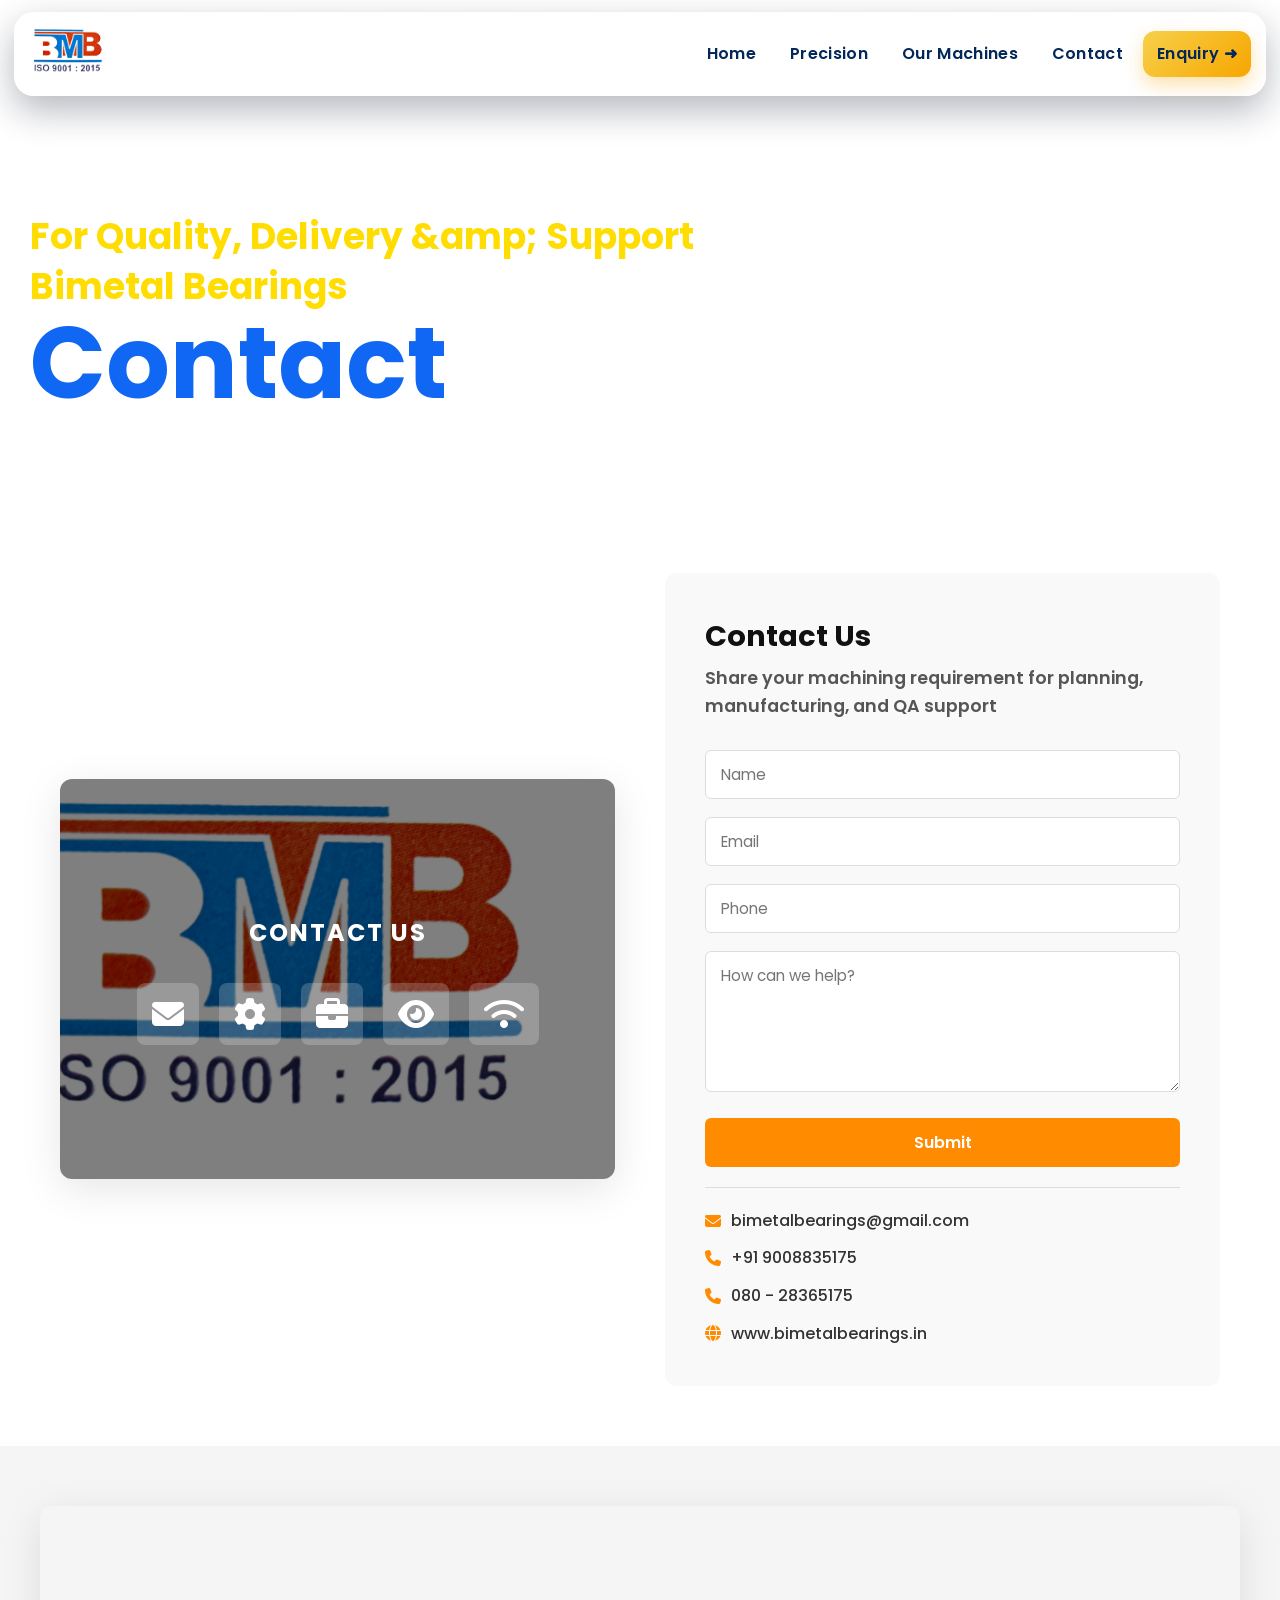
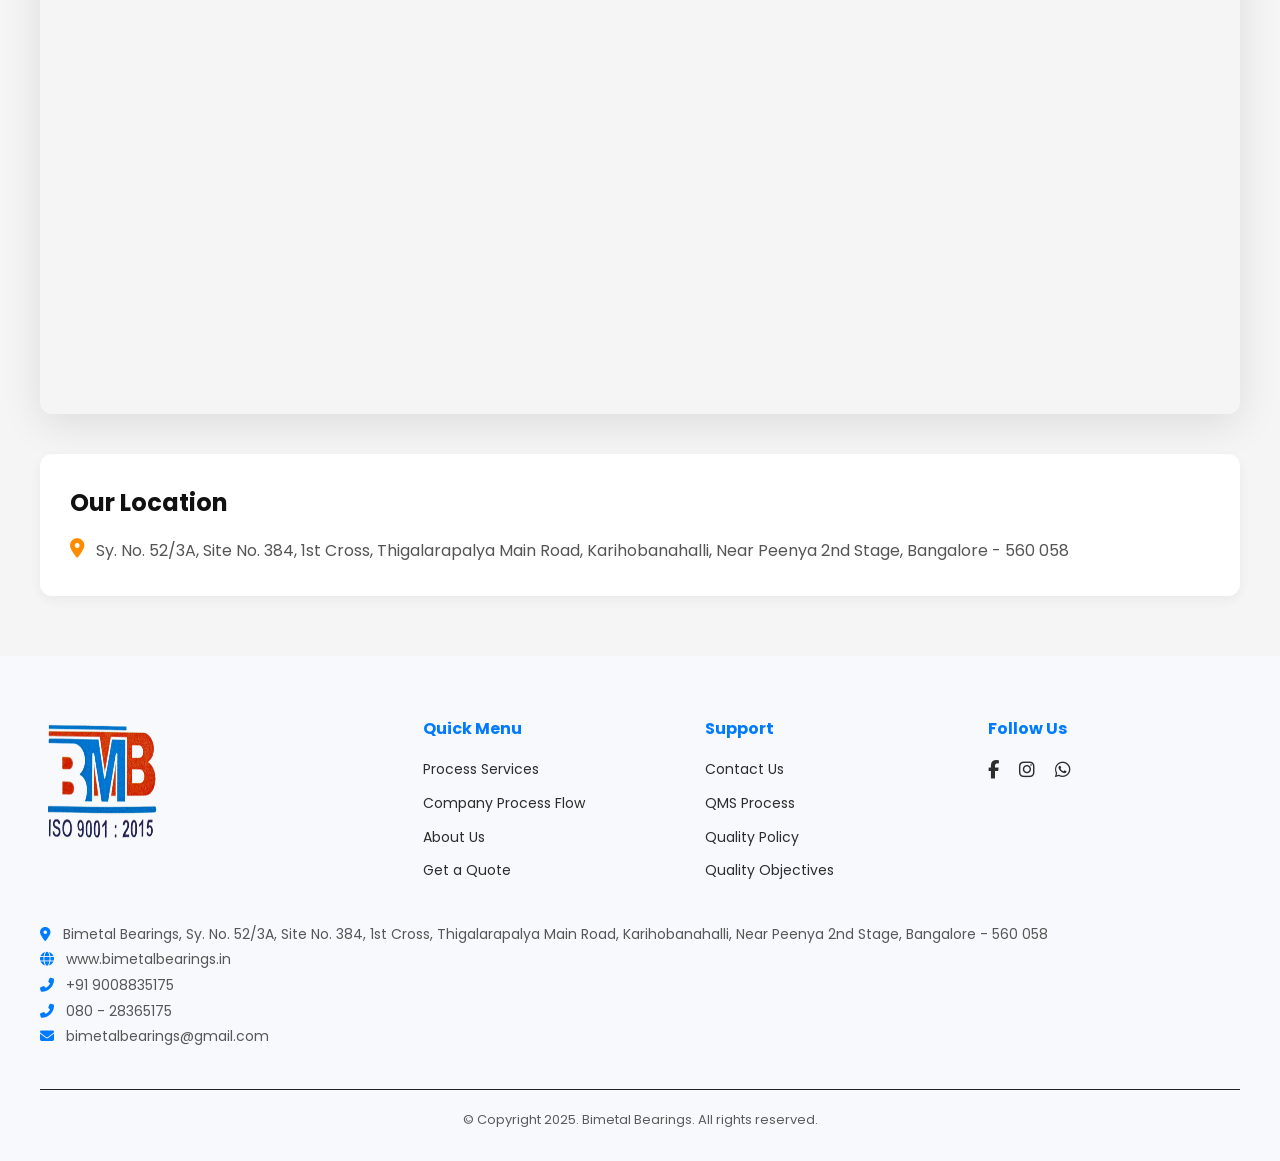
==== contact.html @ 37163385 "Add remaining project files" ====
<!doctype html>
<html lang="en">
  <head>
    <meta charset="UTF-8" />
    <meta name="viewport" content="width=device-width, initial-scale=1.0" />
    <title>Bimetal Bearings</title>
    <link rel="icon" href="img/logo.png" />
    <link
      href="https://fonts.googleapis.com/css2?family=Inter:wght@400;600;700&display=swap"
      rel="stylesheet"
    />
    <link
      href="https://fonts.googleapis.com/css2?family=Barlow:wght@400;500;600&display=swap"
      rel="stylesheet"
    />
    <link
      href="https://fonts.googleapis.com/css2?family=Poppins:wght@300;400;500;600;700&display=swap"
      rel="stylesheet"
    />

    <link
      rel="stylesheet"
      href="https://cdnjs.cloudflare.com/ajax/libs/font-awesome/6.5.0/css/all.min.css"
    />
    <link rel="stylesheet" href="style.css" />
  </head>
  <style>
    /* Reset */
    * {
      margin: 0;
      padding: 0;
      box-sizing: border-box;
      font-family: "poppins", sans-serif;
    }

    body {
      background: #fff;
      color: #111;
      line-height: 1.6;
    }

    .service-hero-content h2 span.letter,
    .service-hero-content h1 span.letter {
      opacity: 0;
      transform: translateY(-30px);
      animation: fadeInUp 0.6s ease-out forwards;
      display: inline-block;
    }

    @keyframes fadeInUp {
      from {
        opacity: 0;
        transform: translateY(-30px);
      }
      to {
        opacity: 1;
        transform: translateY(0);
      }
    }

    .service-hero {
      background-image: url(img/10506876.jpg);
      background-size: cover;

      object-fit: contain;
      background-position: center;
      padding: 100px 30px;
      position: relative;
      overflow: hidden;
      color: #fff;
      text-align: left;
    }

    .service-hero-content {
      max-width: 700px;
      position: relative;
      z-index: 2;
    }

    .service-hero-content h2 {
      font-size: 36px;
      font-weight: 300;
      line-height: 1.4;
    }

    .service-hero-content h2 span {
      font-weight: 700;
      color: #ffdd00;
    }

    .bg-text {
      font-size: 100px;
      font-weight: 700;
      margin: 0;
      line-height: 1;
      bottom: 30px;
      left: 30px;
      color: #0f67f4;
    }
    @media (max-width: 446px) {
      .service-hero-content h2 {
        font-size: 28px;
      }
      .bg-text {
        font-size: 60px;
      }
    }

    /* Hero Section */
    .hero {
      text-align: center;
      padding: 80px 20px;
      max-width: 1200px;
      margin: auto;
      font-family: "poppins", sans-serif;
    }

    .hero h1 {
      font-size: 2.5rem;
      font-weight: 700;
      margin-bottom: 15px;
    }

    .hero .highlight {
      color: #1e73e8;
    }

    .hero p {
      font-size: 1.1rem;
      color: #555;
      margin-bottom: 25px;
    }

    /* Buttons */
    .buttons {
      display: flex;
      justify-content: center;
      gap: 15px;
      margin-bottom: 20px;
    }

    .btn {
      text-decoration: none;
      padding: 12px 28px;
      border-radius: 25px;
      font-size: 1rem;
      font-weight: 600;
      transition: 0.3s;
    }

    .btn.primary {
      background: #1e73e8;
      color: #fff;
    }

    .btn.primary:hover {
      background: #125bb5;
    }

    .btn.secondary {
      background: #f4f4f4;
      color: #333;
      border: 1px solid #ddd;
    }

    .btn.secondary:hover {
      background: #e6e6e6;
    }

    /* Rating */
    .rating {
      margin-top: 10px;
      font-size: 0.95rem;
      color: #333;
    }

    .rating p {
      font-size: 0.85rem;
      color: #555;
    }

    .rating a {
      color: #1e73e8;
      text-decoration: none;
    }

    /* Stats Section */
    .hero-stats {
      margin-top: 60px;
      display: grid;
      grid-template-columns: repeat(auto-fit, minmax(220px, 1fr));
      gap: 20px;
      font-family: "poppins", sans-serif;
      justify-content: center;
      text-align: center;
      align-items: center;
    }

    .stat {
      background: #f9f9f9;
      border-radius: 15px;
      padding: 25px;
      text-align: center;
      box-shadow: 0 4px 12px rgba(0, 0, 0, 0.05);
    }

    .stat img {
      width: 100%;
      border-radius: 12px;
    }

    .stat h2 {
      font-size: 2rem;
      color: #111;
      margin-bottom: 10px;
    }

    .stat p {
      font-size: 0.95rem;
      color: #000000;
    }

    /* Color Variations */
    .stat.blue {
      background: #000000;
      color: #ffffff;
      font-size: 2rem;
    }
    .stat.blue p {
      color: #d4d4d4;
      font-size: 1rem;
      font-weight: 600;
    }
    .stat.blue h2 {
      color: #1f61f0;
      font-size: 2rem;
    }

    .stat.green {
      background: #f0fdf4;
      color: #111;
      border: 1px solid #cce8d8;
    }

    .stat.lightgreen {
      background: #d9f99d;
      color: #111;
    }

    /* machines */

    .machine-sec {
      padding: 60px 20px;
      background: #fff;
      max-width: 1200px;
      margin: auto;
    }

    .machine-sec h2 {
      font-size: 1.8rem;
      margin-bottom: 30px;
      font-weight: 700;
      color: #111;
    }

    .machine-sec h2 span {
      color: #e60012; /* Red Plus */
      margin-left: 10px;
    }

    /* Grid Layout */
    .machine-grid {
      display: grid;
      grid-template-columns: repeat(auto-fit, minmax(280px, 1fr));
      gap: 25px;
    }

    /* Machine Cards */
    .machine-card {
      background: #fff;
      border-radius: 10px;
      padding: 20px;
      text-align: center;
      box-shadow: 0 4px 12px rgba(0, 0, 0, 0.08);
      display: flex;
      flex-direction: column;
      justify-content: space-between;
    }

    .machine-card img {
      max-width: 100%;
      height: auto;
      margin-bottom: 15px;
      border-radius: 8px;
    }

    .machine-card h3 {
      font-size: 1.1rem;
      font-weight: 600;
      color: #222;
      margin-bottom: 15px;
    }

    /* Wide cards (side by side image + text) */
    .machine-card.wide {
      display: flex;
      align-items: center;
      justify-content: space-between;
      gap: 20px;
      grid-column: span 2;
    }

    .machine-card.wide .machine-info {
      flex: 1;
    }

    .machine-card.wide .machine-img {
      flex: 1;
    }

    .machine-card.wide img {
      width: 100%;
      border-radius: 8px;
    }

    .machine-card ul {
      list-style: disc;
      margin: 0 0 15px 20px;
      text-align: left;
      color: #444;
      font-size: 0.95rem;
    }

    /* Explore Button */
    .explore-btn {
      display: inline-block;
      background: #007bff;
      color: #fff;
      padding: 8px 18px;
      border-radius: 25px;
      text-decoration: none;
      font-size: 0.9rem;
      font-weight: 500;
      transition: 0.3s;
    }

    .explore-btn:hover {
      background: #7e7e7e;
    }

    .work-section {
      margin-top: 2rem;
      padding-bottom: 60px;
    }
    .work-header {
      text-align: center;
      padding: 60px 20px 30px;
    }

    .work-header h2 {
      font-size: 2.5rem;
      font-weight: 600;
    }

    .work-header h2 span {
      color: #3fa9f5;
    }

    .work-header p {
      font-size: 1rem;
      color: #525252;
      margin-top: 10px;
    }

    /* Grid */
    .work-grid {
      display: grid;
      grid-template-columns: repeat(3, 1fr);
      grid-auto-rows: 250px;
      gap: 20px;
      padding: 20px 60px 60px;
    }

    /* Card */
    .work-card {
      position: relative;
      overflow: hidden;
      border-radius: 16px;
    }

    .work-card img {
      width: 100%;
      height: 100%;
      object-fit: cover;
      transition: 0.4s;
    }

    .work-card:hover img {
      transform: scale(1.1);
      filter: brightness(0.7);
    }

    /* Info */
    .work-info {
      position: absolute;
      bottom: 20px;
      left: 20px;
      z-index: 2;
    }

    .work-info h3 {
      font-size: 1.1rem;
      margin: 5px 0 0;
      color: #ffffff;
    }
    .tag {
      color: #fff;
    }

    .tag {
      font-size: 0.8rem;
      background: rgba(0, 149, 255, 0.8);
      padding: 4px 10px;
      border-radius: 20px;
      font-weight: 600;
    }

    /* CTA button */
    .cta-btn {
      background: #0095ff;
      border: none;
      padding: 12px 20px;
      color: #fff;
      font-size: 0.9rem;
      border-radius: 25px;
      cursor: pointer;
      transition: 0.3s;
    }

    .cta-btn:hover {
      background: #2a7fb6;
    }

    /* Special card sizing */
    .large {
      grid-row: span 2;
    }

    .wide {
      grid-column: span 2;
    }

    /* Responsive */
    @media (max-width: 900px) {
      .work-grid {
        grid-template-columns: 1fr 1fr;
      }
      .wide {
        grid-column: span 1;
      }
    }

    @media (max-width: 600px) {
      .work-grid {
        grid-template-columns: 1fr;
        grid-auto-rows: auto;
      }
      .large {
        grid-row: span 1;
      }
    }

    /* Enquiry Section */
    .enquiry-section {
      padding: 60px 20px;
      max-width: 1200px;
      margin: auto;
      font-family: "poppins", sans-serif;
    }

    .enquiry-container {
      display: grid;
      grid-template-columns: 1fr 1fr;
      gap: 50px;
      align-items: center;
    }

    .enquiry-left {
      position: relative;
    }

    .contact-image {
      position: relative;
      border-radius: 12px;
      overflow: hidden;
      box-shadow: 0 10px 40px rgba(0, 0, 0, 0.1);
    }

    .contact-image img {
      width: 100%;
      height: auto;
      display: block;
      min-height: 400px;
      object-fit: cover;
    }

    .contact-overlay {
      position: absolute;
      top: 0;
      left: 0;
      right: 0;
      bottom: 0;
      background: rgba(0, 0, 0, 0.5);
      display: flex;
      flex-direction: column;
      align-items: center;
      justify-content: center;
      gap: 30px;
    }

    .contact-overlay h3 {
      color: #fff;
      font-size: 1.5rem;
      font-weight: 700;
      letter-spacing: 2px;
    }

    .contact-icons {
      display: flex;
      gap: 20px;
      font-size: 2rem;
      color: #fff;
    }

    .contact-icons i {
      background: rgba(255, 255, 255, 0.2);
      padding: 15px;
      border-radius: 8px;
      transition: all 0.3s;
    }

    .contact-icons i:hover {
      background: rgba(255, 217, 0, 0.3);
      transform: scale(1.1);
    }

    .enquiry-right {
      padding: 40px;
      background: #f9f9f9;
      border-radius: 12px;
    }

    .enquiry-right h2 {
      font-size: 1.8rem;
      font-weight: 700;
      color: #111;
      margin-bottom: 5px;
    }

    .enquiry-subtitle {
      font-size: 1.1rem;
      color: #555;
      margin-bottom: 30px;
      font-weight: 600;
    }

    .enquiry-form {
      margin-bottom: 20px;
    }

    .form-group {
      margin-bottom: 18px;
    }

    .form-group input,
    .form-group textarea {
      width: 100%;
      padding: 12px 15px;
      border: 1px solid #ddd;
      border-radius: 6px;
      font-family: "poppins", sans-serif;
      font-size: 0.95rem;
      transition: all 0.3s;
    }

    .form-group input:focus,
    .form-group textarea:focus {
      outline: none;
      border-color: #007bff;
      box-shadow: 0 0 5px rgba(0, 123, 255, 0.3);
    }

    .form-group textarea {
      resize: vertical;
      font-family: "poppins", sans-serif;
    }

    .submit-btn {
      width: 100%;
      padding: 12px 20px;
      background: #ff8c00;
      color: #fff;
      border: none;
      border-radius: 6px;
      font-size: 1rem;
      font-weight: 600;
      cursor: pointer;
      transition: all 0.3s;
      font-family: "poppins", sans-serif;
    }

    .submit-btn:hover {
      background: #e67e00;
      transform: translateY(-2px);
      box-shadow: 0 5px 15px rgba(255, 140, 0, 0.3);
    }

    .contact-info {
      display: flex;
      flex-direction: column;
      gap: 12px;
      margin-top: 20px;
      padding-top: 20px;
      border-top: 1px solid #ddd;
    }

    .info-link {
      color: #333;
      text-decoration: none;
      font-weight: 500;
      display: flex;
      align-items: center;
      gap: 10px;
      transition: all 0.3s;
    }

    .info-link i {
      color: #ff8c00;
    }

    .info-link:hover {
      color: #ff8c00;
      transform: translateX(5px);
    }

    /* Map Section */
    .map-section {
      padding: 60px 20px;
      background: #f5f5f5;
    }

    .map-container {
      max-width: 1200px;
      margin: 0 auto 40px;
      border-radius: 12px;
      overflow: hidden;
      box-shadow: 0 10px 40px rgba(0, 0, 0, 0.1);
    }

    .map-container iframe {
      border: none;
    }

    .address-info {
      max-width: 1200px;
      margin: auto;
    }

    .address-box {
      background: #fff;
      padding: 30px;
      border-radius: 12px;
      box-shadow: 0 4px 12px rgba(0, 0, 0, 0.05);
    }

    .address-box h3 {
      font-size: 1.5rem;
      font-weight: 700;
      color: #111;
      margin-bottom: 15px;
    }

    .address-box p {
      color: #555;
      font-size: 1rem;
      line-height: 1.8;
      display: flex;
      align-items: flex-start;
      gap: 12px;
    }

    .address-box i {
      color: #ff8c00;
      font-size: 1.2rem;
      margin-top: 2px;
    }

    /* Responsive */
    @media (max-width: 768px) {
      .enquiry-container {
        grid-template-columns: 1fr;
        gap: 30px;
      }

      .enquiry-right {
        padding: 30px;
      }

      .enquiry-right h2 {
        font-size: 1.5rem;
      }

      .contact-image img {
        min-height: 300px;
      }

      .map-container iframe {
        height: 350px !important;
      }

      .address-box {
        padding: 20px;
      }
    }
  </style>
  <body>
    <header class="navbar">
      <div class="logo">
        <img src="img/logo.png" alt="" />
      </div>
      <button class="menu-toggle" aria-label="Toggle menu">
        <i class="fas fa-bars"></i>
      </button>
      <nav class="nav-links">
        <a href="index.html">Home</a>
        <a href="precision.html">Precision</a>
        <a href="machine.html">Our Machines</a>
        <a href="contact.html">Contact</a>
        <a
          href="https://wa.me/8123638613?text=Hi%20Bimetal%20Bearings!%20I%20am%20interested%20in%20your%20VMC%20solutions. Can%20you%20provide%20more%20details?"
          class="btn-yellow"
          >Enquiry ➜</a
        >
      </nav>
    </header>

    <section class="service-hero" id="services">
      <div class="service-hero-content">
        <h2>For Quality, Delivery & Support <br /><span>Bimetal Bearings</span></h2>
        <h1 class="bg-text">Contact</h1>
      </div>
    </section>

    <!-- Enquiry Section -->
    <section class="enquiry-section">
      <div class="enquiry-container">
        <!-- Left Side - Contact Image & Info -->
        <div class="enquiry-left">
          <div class="contact-image">
            <img src="img/logo.png" alt="Contact Us" />
            <div class="contact-overlay">
              <h3>CONTACT US</h3>
              <div class="contact-icons">
                <i class="fas fa-envelope"></i>
                <i class="fas fa-cog"></i>
                <i class="fas fa-briefcase"></i>
                <i class="fas fa-eye"></i>
                <i class="fas fa-wifi"></i>
              </div>
            </div>
          </div>
        </div>

        <!-- Right Side - Form -->
        <div class="enquiry-right">
          <h2>Contact Us</h2>
          <p class="enquiry-subtitle">
            Share your machining requirement for planning, manufacturing, and QA support
          </p>

          <form class="enquiry-form" id="enquiryForm">
            <div class="form-group">
              <input type="text" placeholder="Name" name="name" required />
            </div>

            <div class="form-group">
              <input type="email" placeholder="Email" name="email" required />
            </div>

            <div class="form-group">
              <input type="tel" placeholder="Phone" name="phone" required />
            </div>

            <div class="form-group">
              <textarea
                placeholder="How can we help?"
                name="message"
                rows="5"
                required
              ></textarea>
            </div>

            <button type="submit" class="submit-btn">Submit</button>
          </form>

          <div class="contact-info">
            <a href="mailto:bimetalbearings@gmail.com" class="info-link">
              <i class="fas fa-envelope"></i>
              bimetalbearings@gmail.com
            </a>
            <a href="tel:+919008835175" class="info-link">
              <i class="fas fa-phone"></i>
              +91 9008835175
            </a>
            <a href="tel:08028365175" class="info-link">
              <i class="fas fa-phone"></i>
              080 - 28365175
            </a>
            <a href="https://www.bimetalbearings.in" class="info-link" target="_blank" rel="noopener">
              <i class="fas fa-globe"></i>
              www.bimetalbearings.in
            </a>
          </div>
        </div>
      </div>
    </section>

    <!-- Map Section -->
    <section class="map-section">
      <div class="map-container">
        <iframe
          title="Bimetal Bearings Location Map"
          src="https://www.google.com/maps/embed?pb=!1m18!1m12!1m3!1d3889.2267!2d77.4943532!3d13.0002275!2m3!1f0!2f0!3f0!3m2!1i1024!2i768!4f13.1!3m3!1m2!1s0x3bae3d93843cdb1d:0x3231f6ff56b44764!2sBimetal%20Bearings%20(Bangalore)!5e0!3m2!1sen!2sin!4v1711342800000"
          width="100%"
          height="500"
          allowfullscreen=""
          class="contact-map"
        ></iframe>
      </div>

      <div class="address-info">
        <div class="address-box">
          <h3>Our Location</h3>
          <p>
            <i class="fas fa-map-marker-alt"></i>
            Sy. No. 52/3A, Site No. 384, 1st Cross, Thigalarapalya Main Road,
            Karihobanahalli, Near Peenya 2nd Stage, Bangalore - 560 058
          </p>
        </div>
      </div>
    </section>

    <footer class="footer">
      <div class="footer-container">
        <!-- Left Column -->
        <div class="footer-brand">
          <img
            src="img/logo.png"
            alt="Bimetal Bearings Logo"
            class="logo"
          />
        </div>

        <!-- Quick Menu -->
        <div class="footer-links">
          <h4>Quick Menu</h4>
          <ul>
            <li><a href="index.html#service">Process Services</a></li>
            <li><a href="index.html#process">Company Process Flow</a></li>
            <li><a href="index.html">About Us</a></li>
            <li><a href="contact.html">Get a Quote</a></li>
          </ul>
        </div>

        <!-- Support -->
        <div class="footer-links">
          <h4>Support</h4>
          <ul>
            <li><a href="contact.html">Contact Us</a></li>
            <li><a href="index.html#process">QMS Process</a></li>
            <li><a href="index.html">Quality Policy</a></li>
            <li><a href="index.html">Quality Objectives</a></li>
          </ul>
        </div>

        <!-- Social -->
        <div class="footer-social">
          <h4>Follow Us</h4>
          <div class="social-icons">
            <a href="#" title="Facebook" target="_blank" rel="noopener">
              <i class="fab fa-facebook-f"></i>
            </a>
            <a href="#" title="Instagram" target="_blank" rel="noopener">
              <i class="fab fa-instagram"></i>
            </a>
            <a
              href="https://wa.me/9353990066?text=Hello%20Bimetal%20Bearings%2C%20I%20am%20interested%20in%20your%20VMC%20solutions."
              target="_blank"
              rel="noopener"
              title="WhatsApp"
            >
              <i class="fab fa-whatsapp"></i>
            </a>
          </div>
        </div>

        <!-- Contact Details -->
        <div class="footer-contact">
          <p>
            <a
              href="https://www.google.com/maps?q=Sy.+No.+52/3A,+Site+No.+384,+1st+Cross,+Thigalarapalya+Main+Road,+Karihobanahalli,+Bangalore+560058"
              target="_blank"
              rel="noopener"
            >
              <i class="fas fa-map-marker-alt"></i>
              Bimetal Bearings, Sy. No. 52/3A, Site No. 384, 1st Cross,
              Thigalarapalya Main Road, Karihobanahalli, Near Peenya 2nd Stage,
              Bangalore - 560 058
            </a>
          </p>

          <p>
            <a
              href="https://www.bimetalbearings.in"
              target="_blank"
              rel="noopener"
            >
              <i class="fas fa-globe"></i> www.bimetalbearings.in
            </a>
          </p>

          <p>
            <a href="tel:+9008835175">
              <i class="fas fa-phone-alt"></i> +91 9008835175
            </a>
          </p>

          <p>
            <a href="tel:08028365175">
              <i class="fas fa-phone-alt"></i> 080 - 28365175
            </a>
          </p>

          <p>
            <a
              href="mailto:bimetalbearings@gmail.com"
              target="_blank"
              rel="noopener"
            >
              <i class="fas fa-envelope"></i> bimetalbearings@gmail.com
            </a>
          </p>
        </div>
      </div>

      <div class="footer-bottom">
        <p>© Copyright 2025. Bimetal Bearings. All rights reserved.</p>
      </div>
    </footer>

    <script>
      document.addEventListener("DOMContentLoaded", function () {
        // Service Hero h2 animation
        const serviceHeroH2 = document.querySelector(
          ".service-hero-content h2",
        );
        if (serviceHeroH2) {
          // Split text into spans if not already done
          if (!serviceHeroH2.querySelector("span.letter")) {
            const html = serviceHeroH2.innerHTML;
            // Split by <br> and animate each line
            serviceHeroH2.innerHTML = "";
            html.split("<br>").forEach((line, lineIdx) => {
              if (lineIdx > 0)
                serviceHeroH2.appendChild(document.createElement("br"));
              line
                .replace(/<[^>]+>/g, "")
                .split("")
                .forEach((char, i) => {
                  const span = document.createElement("span");
                  span.className = "letter";
                  span.textContent = char === " " ? "\u00A0" : char;
                  serviceHeroH2.appendChild(span);
                });
            });
          }
          serviceHeroH2.querySelectorAll("span.letter").forEach((span) => {
            span.style.opacity = 0;
            span.style.transform = "translateY(-30px)";
            span.style.animation = "none";
          });
          const observerH2 = new IntersectionObserver(
            ([entry]) => {
              if (entry.isIntersecting) {
                serviceHeroH2
                  .querySelectorAll("span.letter")
                  .forEach((span, i) => {
                    span.style.animation = "fadeInUp 0.6s ease-out forwards";
                    span.style.animationDelay = i * 0.06 + "s";
                  });
              }
            },
            { threshold: 0.5 },
          );
          observerH2.observe(serviceHeroH2);
        }

        // Service Hero h1 animation
        const serviceHeroH1 = document.querySelector(
          ".service-hero-content h1",
        );
        if (serviceHeroH1) {
          if (!serviceHeroH1.querySelector("span.letter")) {
            const text = serviceHeroH1.textContent;
            serviceHeroH1.innerHTML = "";
            text.split("").forEach((char) => {
              const span = document.createElement("span");
              span.className = "letter";
              span.textContent = char === " " ? "\u00A0" : char;
              serviceHeroH1.appendChild(span);
            });
          }
          serviceHeroH1.querySelectorAll("span.letter").forEach((span) => {
            span.style.opacity = 0;
            span.style.transform = "translateY(-30px)";
            span.style.animation = "none";
          });
          const observerH1 = new IntersectionObserver(
            ([entry]) => {
              if (entry.isIntersecting) {
                serviceHeroH1
                  .querySelectorAll("span.letter")
                  .forEach((span, i) => {
                    span.style.animation = "fadeInUp 0.6s ease-out forwards";
                    span.style.animationDelay = i * 0.06 + "s";
                  });
              }
            },
            { threshold: 0.5 },
          );
          observerH1.observe(serviceHeroH1);
        }
      });

      document.addEventListener("DOMContentLoaded", function () {
        const menuToggle = document.querySelector(".menu-toggle");
        const navLinks = document.querySelector(".nav-links");
        menuToggle.addEventListener("click", function () {
          navLinks.classList.toggle("active");
        });
      });
    </script>

    <script>
      // ...existing code...

      // Count animation for hero-stats numbers
      document.addEventListener("DOMContentLoaded", function () {
        function animateCount(el, target, duration = 1200) {
          let start = 0;
          let startTime = null;
          target = parseInt(target, 10);
          function step(ts) {
            if (!startTime) startTime = ts;
            const progress = Math.min((ts - startTime) / duration, 1);
            el.textContent = Math.floor(progress * (target - start) + start);
            if (progress < 1) {
              requestAnimationFrame(step);
            } else {
              el.textContent = target;
            }
          }
          requestAnimationFrame(step);
        }

        // Animate all .stat h2 numbers when .hero-stats enters viewport
        const statsSection = document.querySelector(".hero-stats");
        if (statsSection) {
          const observer = new IntersectionObserver(
            function (entries) {
              if (entries[0].isIntersecting) {
                statsSection
                  .querySelectorAll(".stat h2")
                  .forEach(function (h2) {
                    const target = h2.textContent.replace(/\D/g, "");
                    if (target) animateCount(h2, target);
                  });
                observer.disconnect();
              }
            },
            { threshold: 0.3 },
          );
          observer.observe(statsSection);
        }
      });

      // ...existing code...
    </script>

    <script>
      // Enquiry Form Submission
      document.addEventListener("DOMContentLoaded", function () {
        const enquiryForm = document.getElementById("enquiryForm");
        if (enquiryForm) {
          enquiryForm.addEventListener("submit", function (e) {
            e.preventDefault();

            // Get form values
            const formData = new FormData(this);
            const data = {
              name: formData.get("name"),
              email: formData.get("email"),
              phone: formData.get("phone"),
              message: formData.get("message"),
            };

            // Create mailto link
            const subject = `New Enquiry from ${data.name}`;
            const body = `
Name: ${data.name}
Email: ${data.email}
Phone: ${data.phone}

Message:
${data.message}
            `;

            // Send email using mailto (opens email client)
            window.location.href = `mailto:bimetalbearings@gmail.com?subject=${encodeURIComponent(
              subject,
            )}&body=${encodeURIComponent(body)}`;

            // Optional: Show success message
            alert("Thank you for your enquiry! Opening email client...");

            // Reset form
            this.reset();
          });
        }
      });
    </script>
  </body>
</html>
---- style.css ----
* {
  margin: 0;
  padding: 0;
  box-sizing: border-box;
}

:root {
  --primary: #1c1c1c; /* Brand Black */
  --secondary: #3e4c59; /* Steel Gray */
  --accent-blue: #005b96; /* CNC Blue */
  --accent-orange: #f5a623; /* Industrial Orange */
  --light-bg: #f4f7fa; /* Light Background */
  --mid-bg: #e1e5eb; /* Card Background */
  --text-dark: #1c1c1c; /* Headings */
  --text-body: #3e4c59; /* Paragraphs */
  --nav-bg: linear-gradient(
    120deg,
    rgba(255, 255, 255, 0.9),
    rgba(255, 255, 255, 0.84)
  );
}

body {
  font-family: "Poppins", sans-serif;
  margin: 0;
  padding: 0;
  background: #f2f6fb;
  color: #333;
  margin-top: 112px;
}
html {
  scroll-behavior: smooth;
}

/* Modern Navbar */
.menu-toggle {
  display: none;
}

.navbar {
  position: fixed;
  top: 12px;
  left: 50%;
  transform: translateX(-50%);
  width: min(1260px, calc(100% - 28px));
  min-height: 84px;
  display: flex;
  align-items: center;
  justify-content: space-between;
  padding: 12px 14px;
  border-radius: 20px;
  border: 1px solid rgba(255, 255, 255, 0.2);
  background: var(--nav-bg);
  -webkit-backdrop-filter: blur(14px);
  backdrop-filter: blur(14px);
  box-shadow: 0 14px 36px rgba(7, 18, 35, 0.3);
  z-index: 1000;
  font-family: "Barlow", sans-serif;
}

.navbar .logo {
  display: flex;
  align-items: center;
  gap: 12px;
  min-width: 0;
}

.logo img {
  height: 56px;
  width: auto;
}

.brand-copy {
  display: flex;
  flex-direction: column;
  line-height: 1.05;
  color: #2985ff;
}

.brand-name {
  font-weight: 700;
  font-size: 1.15rem;
  letter-spacing: 0.03em;
}

.brand-sub {
  font-size: 0.78rem;
  letter-spacing: 0.14em;
  color: #5096ff;
  text-transform: uppercase;
}

.nav-links {
  display: flex;
  align-items: center;
  gap: 6px;
}

.navbar .nav-links a {
  text-decoration: none;
  color: #032759;
  font-weight: 600;
  letter-spacing: 0.02em;
  padding: 10px 14px;
  border-radius: 12px;
  transition: background 0.25s ease, color 0.25s ease, transform 0.25s ease;
}

.navbar .nav-links a:hover {
  background: #1e73e8;
  color: #ffffff;
  transform: translateY(-1px);
}

.navbar .nav-links a:focus-visible,
.menu-toggle:focus-visible,
.hero-btn:focus-visible {
  outline: 2px solid #2a8dea;
  outline-offset: 2px;
}

.btn-yellow {
  background: linear-gradient(135deg, #f7d04a, #f7a600);
  color: #111827;
  padding: 10px 18px;
  border-radius: 12px;
  text-decoration: none;
  font-weight: 700;
  box-shadow: 0 8px 18px rgba(247, 166, 0, 0.32);
}

.btn-yellow:hover {
  background: linear-gradient(135deg, #5bbbff, #f5aa00);
  color: #111827;
}

/* Hero Section */
.hero {
  position: relative;
  margin: 0 16px 24px;
  min-height: 720px;
  padding: 146px 56px 34px;
  border-radius: 28px;
  overflow: hidden;
  display: flex;
  flex-direction: column;
  justify-content: space-between;
  isolation: isolate;
  background: radial-gradient(
      circle at 10% 15%,
      rgba(74, 144, 226, 0.32),
      transparent 40%
    ),
    linear-gradient(115deg, #06162e 0%, #0a2144 54%, #0f2b55 100%);
}

.hero::before {
  content: "";
  position: absolute;
  inset: 0;
  background: linear-gradient(
    105deg,
    rgba(4, 15, 31, 0.78) 0%,
    rgba(4, 15, 31, 0.48) 45%,
    rgba(4, 15, 31, 0.18) 100%
  );
  z-index: -1;
}

.bgimg {
  position: absolute;
  inset: 0;
  width: 100%;
  height: 100%;
  object-fit: contain;
  object-position: center right;
  opacity: 0.36;
  z-index: -2;
  filter: contrast(1.06) saturate(1.08);
}

.hero-content {
  display: flex;
  align-items: flex-start;
  justify-content: flex-start;
  position: relative;
  z-index: 2;
  max-width: 780px;
  font-family: "Barlow", sans-serif;
}

.hero-left {
  max-width: 780px;
}

.hero-kicker {
  margin-bottom: 14px;
  font-size: 0.86rem;
  letter-spacing: 0.13em;
  text-transform: uppercase;
  color: #89b9ea;
  font-weight: 600;
}

.hero-left h1 {
  font-size: clamp(2.2rem, 5vw, 4.7rem);
  font-weight: 700;
  line-height: 1.02;
  color: #f5f9ff;
  margin: 0;
}

.hero-left h1 span {
  color: #6ec4ff;
}

.hero-left .tagline {
  margin-top: 18px;
  font-size: 1.08rem;
  line-height: 1.6;
  color: #d3dfef;
  max-width: 62ch;
}

.hero-cta-row {
  display: flex;
  flex-wrap: wrap;
  gap: 12px;
  margin-top: 28px;
}

.hero-btn {
  display: inline-flex;
  align-items: center;
  justify-content: center;
  gap: 6px;
  font-family: "Barlow", sans-serif;
  font-weight: 700;
  padding: 12px 18px;
  border-radius: 12px;
  border: 1px solid transparent;
  transition: transform 0.25s ease, background 0.25s ease, color 0.25s ease;
}

.hero-btn.primary {
  background: linear-gradient(135deg, #2c8fff, #0068ff);
  color: #ffffff;
}

.hero-btn.primary:hover {
  transform: translateY(-1px);
  background: linear-gradient(135deg, #4fa1ff, #0f73ff);
}

.hero-btn.secondary {
  border-color: rgba(194, 216, 242, 0.52);
  color: #d9e9fb;
  background: rgba(13, 28, 54, 0.52);
}

.hero-btn.secondary:hover {
  transform: translateY(-1px);
  background: rgba(23, 45, 80, 0.72);
  color: #ffffff;
}

.hero-image {
  display: none;
}

/* Features */
.herofeatures {
  position: relative;
  z-index: 2;
  width: 100%;
  display: grid;
  grid-template-columns: repeat(4, minmax(0, 1fr));
  gap: 14px;
  margin-top: 44px;
}

.herofeature-card {
  background: rgba(7, 23, 46, 0.76);
  border: 1px solid rgba(196, 218, 244, 0.24);
  border-radius: 16px;
  padding: 16px 18px;
  min-width: 0;
  max-width: unset;
  text-align: left;
  box-shadow: 0 10px 24px rgba(6, 16, 32, 0.26);
}

.herofeature-card.review,
.herofeature-card.battery,
.herofeature-card.weather {
  background: rgba(7, 23, 46, 0.76);
}

.herofeature-card .icon {
  color: #73c6ff;
  font-size: 1.2rem;
  margin-bottom: 10px;
}

.herofeature-card p {
  margin: 0;
  color: #f2f7ff;
  font-weight: 600;
}

.herofeature-card small {
  display: block;
  margin-top: 6px;
  color: #aec2dc;
  font-size: 0.88rem;
  line-height: 1.4;
}

/* Responsive navbar and hero */
@media (max-width: 1080px) {
  .hero {
    padding: 136px 28px 28px;
    min-height: 650px;
  }

  .herofeatures {
    grid-template-columns: repeat(2, minmax(0, 1fr));
  }
}

@media (max-width: 980px) {
  body {
    margin-top: 98px;
  }

  .navbar {
    top: 8px;
    width: calc(100% - 18px);
    min-height: 76px;
    padding: 10px 12px;
    border-radius: 16px;
    align-items: center;
    background: var(--nav-bg);
  }

  .logo img {
    height: 50px;
  }

  .brand-sub {
    display: none;
  }

  .menu-toggle {
    display: inline-flex;
    align-items: center;
    justify-content: center;
    width: 42px;
    height: 42px;
    border-radius: 10px;
    border: 1px solid rgba(3, 39, 89, 0.22);
    background: rgba(3, 39, 89, 0.08);
    color: #032759;
    font-size: 1.2rem;
    cursor: pointer;
  }

  .nav-links {
    display: none;
    position: absolute;
    top: calc(100% + 10px);
    left: 0;
    width: 100%;
    padding: 10px;
    border-radius: 14px;
    border: 1px solid rgba(3, 39, 89, 0.14);
    background: var(--nav-bg);
    box-shadow: 0 14px 24px rgba(0, 0, 0, 0.34);
    flex-direction: column;
    align-items: stretch;
    gap: 6px;
  }

  .nav-links.active {
    display: flex;
  }

  .navbar .nav-links a {
    width: 100%;
    border-radius: 10px;
    padding: 12px 14px;
  }

  .navbar .nav-links a:hover,
  .navbar .nav-links a:active,
  .navbar .nav-links a:focus-visible {
    background: #1e73e8;
    color: #ffffff;
  }

  .btn-yellow {
    width: 100%;
    margin-top: 6px;
    justify-content: center;
    text-align: center;
  }
}

@media (min-width: 981px) {
  .nav-links {
    display: flex !important;
    position: static;
    background: none;
    border: 0;
    box-shadow: none;
    flex-direction: row;
    width: auto;
    padding: 0;
  }

  .menu-toggle {
    display: none !important;
  }
}

@media (max-width: 700px) {
  .hero {
    margin: 0 10px 16px;
    padding: 122px 16px 20px;
    border-radius: 20px;
    min-height: auto;
  }

  .bgimg {
    object-position: center;
    opacity: 0.28;
  }

  .hero-content {
    max-width: 100%;
  }

  .hero-left h1 {
    font-size: clamp(1.9rem, 8vw, 2.8rem);
  }

  .hero-left .tagline {
    font-size: 0.97rem;
    line-height: 1.5;
  }

  .hero-kicker {
    font-size: 0.75rem;
  }

  .hero-cta-row {
    gap: 10px;
  }

  .hero-btn {
    width: 100%;
  }

  .herofeatures {
    grid-template-columns: 1fr;
    gap: 10px;
    margin-top: 24px;
  }
}

/* ...existing code... */

/* ...existing code... */

/* Hero slide animation disabled - content remains static */

/* ...existing code... */

a {
  text-decoration: none;
  color: inherit;
}

.intr {
  opacity: 0;
  transform: translateY(40px);
  animation: fadeInintro 1.5s cubic-bezier(0.4, 2, 0.3, 1) forwards;
  animation-delay: 3.2s;
}

@keyframes fadeInintro {
  from {
    opacity: 0;
    transform: translateY(40px);
  }
  to {
    opacity: 1;
    transform: translateY(0);
  }
}

.about-animated-text span {
  opacity: 0;
  transform: translateY(-30px);
  animation: fadeInUp 0.6s ease-out forwards;
  display: inline-block;
}

/* Staggered delays for each letter */
.about-animated-text span:nth-child(1) {
  animation-delay: 0s;
}
.about-animated-text span:nth-child(2) {
  animation-delay: 0.08s;
}
.about-animated-text span:nth-child(3) {
  animation-delay: 0.16s;
}
.about-animated-text span:nth-child(4) {
  animation-delay: 0.24s;
}
.about-animated-text span:nth-child(5) {
  animation-delay: 0.32s;
}
.about-animated-text span:nth-child(6) {
  animation-delay: 0.4s;
}
.about-animated-text span:nth-child(7) {
  animation-delay: 0.48s;
}
.about-animated-text span:nth-child(8) {
  animation-delay: 0.56s;
}
.about-animated-text span:nth-child(9) {
  animation-delay: 0.64s;
}

@keyframes fadeInUp {
  to {
    opacity: 1;
    transform: translateY(0);
  }
}

@keyframes fadeInUp {
  from {
    opacity: 0;
    transform: translateY(-30px);
  }
  to {
    opacity: 1;
    transform: translateY(0);
  }
}

.about-animated-text span,
.tiltle span {
  opacity: 0;
  transform: translateY(-30px);
  animation: fadeInUp 0.6s ease-out forwards;
  display: inline-block;
}
.top-bar {
  background: #fff;
  font-size: 12px;
  text-transform: uppercase;
  padding: 10px 20px;
  display: flex;
  justify-content: space-between;
  border-bottom: 1px solid #ddd;
  font-weight: 600;
}
.intro strong {
  color: #007bff;
  font-family: "Poppins", sans-serif;
}

.menu {
  cursor: pointer;
}

.about-section {
  background-image: url();
  padding: 30px 30px;
  max-width: 1400px;
  margin: auto;
  font-family: "Poppins", sans-serif;
  border-radius: 15px;
  box-shadow: 0 4px 32px rgba(0, 0, 0, 0.08);
  display: flex;
  flex-wrap: wrap;
  gap: 30px;
  align-items: flex-start;
}

.about-section h1 {
  flex-basis: 100%;
  margin: 0;
  margin-bottom: 1rem;
  font-size: 3rem;
  font-weight: 600;
  color: #02073d;
  font-family: "Poppins", sans-serif;
  order: 1;
}

.intro {
  display: flex;
  flex-direction: column;
  justify-content: flex-start;
  gap: 20px;
  flex: 1;
  min-width: 300px;
  order: 2;
}

.intro p {
  font-size: 1.3rem;
  color: #444;
  font-family: "Poppins", sans-serif;
  margin: 0;
}

.cta-button {
  background: #007bff;
  color: #fff;
  border: none;
  padding: 12px 24px;
  border-radius: 6px;
  font-weight: 600;
  cursor: pointer;
}

.about-images {
  display: flex;
  gap: 20px;
  flex: 1;
  min-width: 300px;
  order: 3;
  margin: 0;
}

.about-images img {
  flex: 1;
  border-radius: 12px;
  object-fit: contain;
  max-height: 300px;
  width: 100%;
}

.philosophy {
  font-size: 1.2rem;
  font-weight: 400;
  color: #333;
  margin-top: 30px;
  font-family: "Poppins", sans-serif;
  flex-basis: 100%;
  order: 4;
}

.highlight {
  color: #ffcc00;
  font-weight: 600;
  font-family: "Poppins", sans-serif;
}

@media (max-width: 700px) {
  .about-section {
    padding: 24px 6px;
    border-radius: 10px;
  }
  .about-section h1 {
    font-size: 2rem;
    text-align: center;
    margin-bottom: 16px;
  }
  .intro {
    flex-direction: column;
    align-items: stretch;
    gap: 14px;
    margin-bottom: 18px;
    text-align: start;
  }
  .intro p {
    font-size: 1.05rem;
    max-width: 100%;
    margin-bottom: 10px;
  }
  .cta-button {
    width: 100%;
    font-size: 1rem;
    padding: 10px 0;
    border-radius: 8px;
    margin: 0 auto 10px auto;
  }
  .about-images {
    flex-direction: column;
    gap: 10px;
    margin: 18px 0;
  }
  .about-images img {
    max-height: 180px;
    width: 100%;
    border-radius: 10px;
  }
  .philosophy {
    font-size: 1rem;
    margin-top: 18px;
    text-align: center;
    padding: 0 4px;
  }
}

.abtwhy-container {
  display: flex;
  flex-wrap: wrap;
  gap: 2rem;
  justify-content: space-between;
  max-width: 1200px;
  font-family: "poppins", sans-serif;
  flex-basis: 100%;
  order: 5;
}

.abtleft-content {
  flex: 1 1 40%;
  margin-left: 2rem;
  margin-right: 3rem;
}

.subtitle {
  color: #bfc3d7;
  font-weight: 600;
  margin-bottom: 0.5rem;
  font-family: "Poppins", sans-serif;
}

.main-title {
  margin-top: 4rem;

  font-size: 2.5rem;
  font-weight: 700;
  color: #111;
  margin-bottom: 1rem;
}

.description {
  color: #666;
  font-size: 1rem;
  line-height: 1.6;
  margin-bottom: 1.5rem;
}
.quick-facts {
  list-style: none;
  padding: 0;
  margin-bottom: 2rem;
}
.btn {
  background-color: #007bff;
  color: #fff;
  padding: 0.75rem 1.5rem;
  text-decoration: none;
  border-radius: 5px;
  font-weight: 600;
  font-family: "Poppins", sans-serif;
}

.abtright-content {
  flex: 1 1 50%;
  display: grid;
  grid-template-columns: repeat(auto-fit, minmax(250px, 1fr));
  gap: 2rem;
  margin-top: 8rem;
  font-family: "Poppins", sans-serif;
}

.abtfeature-box {
  position: relative;
  background: #fff;
  padding: 1.5rem;
  border: 1px solid #eee;
  box-shadow: 0 4px 10px rgba(0, 0, 0, 0.03);
}

.abtfeature-box::before {
  content: "";
  position: absolute;
  width: 25px;
  height: 25px;
  border-top: 5px solid #02073d;
  border-left: 5px solid #02073d;

  top: -10px;
  left: -10px;
  border-radius: 2px;
}

.abtfeature-box .number {
  color: #007bff;
  font-weight: 700;
  font-size: 1.2rem;
}

.feature-box h3 {
  font-size: 1.1rem;
  color: #111;
  margin: 0.5rem 0;
}

.feature-box p {
  font-size: 0.95rem;
  color: #555;
}

/* Responsive */
@media (max-width: 768px) {
  .why-choose-us .container {
    flex-direction: column;
  }

  .right-content {
    grid-template-columns: 1fr;
  }
}

.abtinfo-cards {
  opacity: 1;
  transform: translatey(40px);
  transition: opacity 0.9s cubic-bezier(0.4, 0, 0.2, 1),
    transform 0.9s cubic-bezier(0.4, 0, 0.2, 1);
}

.abtinfo-cards.fade-in-right {
  opacity: 1;
  transform: translateY(0);
}

.abtinfo-cards {
  display: grid;
  grid-template-columns: repeat(auto-fit, minmax(280px, 1fr));
  gap: 1.5rem;
  padding: 3rem 2rem;
  font-family: "Poppins", sans-serif;
}

.abtcard {
  background-color: #ffffff;
  color: #181818;
  padding: 2rem;
  border-radius: 6px;
  transition: transform 1.3s ease;
}

.abtcard:hover {
  transform: translateY(-5px);
}

.abtcard.orange-bg {
  background-color: #007bff;
  color: #fff;
  font-family: "Poppins", sans-serif;
}

.abtcard.grey {
  background: #f7f9fc;
  color: #181818;
  font-family: "Poppins", sans-serif;
}

.hero2 {
  text-align: center;
  padding: 80px 20px;
  max-width: 900px;
  margin: auto;
}

.hero2 h1 {
  color: #007bff;
  font-size: 2.8rem;
  font-weight: 700;
  margin-bottom: 15px;
}

/* Fade-up animation for hero2 section */
@keyframes fadeUp {
  from {
    opacity: 0;
    transform: translateY(32px);
  }
  to {
    opacity: 1;
    transform: translateY(0);
  }
}

.hero2 {
  opacity: 0;
  transform: translateY(32px);
  animation: none;
}

.hero2 p {
  color: #555;
  font-size: 1rem;
  margin-bottom: 40px;
}

/* Add this CSS to your style.css */
.video-section {
  padding: 40px 0;
  background: #f8f9fc;
}

.video-container {
  position: relative;
  width: 100%;
  max-width: 1200px;
  margin: 0 auto;
  border-radius: 16px;
  overflow: hidden;
}

.video-container video {
  width: 100%;
  height: auto;
  display: block;
  object-fit: cover;
}

.video-overlay {
  position: absolute;
  top: 0;
  left: 0;
  width: 100%;
  height: 100%;
  background: rgba(0, 0, 0, 0.4);
  display: flex;
  flex-direction: column;
  justify-content: center;
  align-items: center;
  text-align: center;
  color: white;
  padding: 20px;
}

.video-overlay h2 {
  font-size: 2.5rem;
  margin-bottom: 1rem;
  text-shadow: 2px 2px 4px rgba(0, 0, 0, 0.3);
}

.video-overlay p {
  font-size: 1.2rem;
  text-shadow: 1px 1px 2px rgba(0, 0, 0, 0.3);
}

.video-wrapper {
  background: url("img/2534.jpg") center/cover no-repeat;
  border-radius: 40px;
  width: 100%;
  max-width: 600px;
  margin: auto;
  height: 250px;
  display: flex;
  align-items: center;
  justify-content: center;
}

.play-btn {
  background: rgba(255, 255, 255, 0.9);
  border: none;
  font-size: 2rem;
  border-radius: 50%;
  width: 60px;
  height: 60px;
  cursor: pointer;
  box-shadow: 0 4px 10px rgba(0, 0, 0, 0.2);
}

/* Trusted Clients */

/* Fade-up animation for trusted section */
@keyframes fadeUp {
  from {
    opacity: 0;
    transform: translateY(32px);
  }
  to {
    opacity: 1;
    transform: translateY(0);
  }
}

.trusted {
  opacity: 0;
  transform: translateY(32px);
  animation: none;
}

.trusted {
  text-align: center;
  margin: 60px auto;
}

.trusted p {
  font-size: 1rem;
  color: #666;
  margin-bottom: 20px;
}

.trusted .logos {
  display: flex;
  justify-content: center;
  flex-wrap: wrap;
  gap: 40px;
}

.trusted .logos img {
  height: 40px;

  transition: 0.3s;
}

.trusted {
  padding: 50px 20px;
  text-align: center;
  background: #f9fafb;
  overflow: hidden;
}

.trusted-title {
  font-size: 22px;
  font-weight: 600;
  margin-bottom: 30px;
  color: #1c1c1c;
}

.logos-slider {
  position: relative;
  width: 100%;
  overflow: hidden;
}

.logos-track {
  display: flex;
  gap: 60px;
  width: max-content;
  animation: scrollLogos 25s linear infinite;
}

.logos-track img {
  max-height: 70px;
  object-fit: contain;

  transition: all 0.3s ease;
}

.logos-track img:hover {
  filter: grayscale(0%);
  opacity: 1;
  transform: scale(1.05);
}

/* Animation */
@keyframes scrollLogos {
  from {
    transform: translateX(0);
  }
  to {
    transform: translateX(-50%);
  }
}

/* Mobile */
@media (max-width: 600px) {
  .trusted-title {
    font-size: 18px;
    margin-bottom: 20px;
  }
  .logos-track {
    gap: 30px;
    animation-duration: 15s; /* Faster scroll on mobile */
  }
  .logos-track img {
    max-height: 50px;
  }
}

/* Services Section */
.services {
  text-align: center;
  padding: 60px 20px;
  max-width: 1200px;
  margin: auto;
}

.services h2 {
  font-size: 2rem;
  margin-bottom: 15px;
}

.services p {
  color: #555;
  margin-bottom: 50px;
}

.cards {
  display: grid;
  grid-template-columns: repeat(auto-fit, minmax(280px, 1fr));
  gap: 30px;
}

.card {
  background: #f7f9fc;
  border-radius: 15px;
  box-shadow: 0 4px 20px rgba(0, 0, 0, 0.08);
  padding: 20px;
  text-align: left;
  transition: transform 0.3s ease;
}

.card img {
  width: 100%;
  border-radius: 12px;
  margin-bottom: 15px;
}

.card h3 {
  color: #007bff;
  font-size: 1.25rem;
  margin-bottom: 10px;
}

.card p {
  color: #555;
  font-size: 0.95rem;
  margin-bottom: 15px;
}

.card a {
  text-decoration: none;
  color: #0077ff;
  font-weight: 500;
  transition: 0.3s;
}

.card a:hover {
  color: #0055cc;
}

.card:hover {
  transform: translateY(-5px);
}

/* prosess */

.process-section {
  background-image: url(/img/hero/img\ bg.png);
  padding: 1rem;
  padding-top: 1rem;
  font-family: "Poppins", Arial, sans-serif;
  margin: 1rem;
  justify-content: center;
  align-items: center;
  justify-items: center;
}

.process-container {
  max-width: 1200px;
  justify-content: center;
}

.sub-heading {
  color: #2d9cdb;
  font-weight: 600;
  text-transform: uppercase;
  margin-bottom: 0.5rem;
  font-size: 3rem;
}

.main-heading {
  font-size: 2.5rem;
  font-weight: 700;
  margin-bottom: 1rem;
}

.process-intro {
  color: #555;
  max-width: 700px;
  margin-bottom: 3rem;
  line-height: 2.6;
}

.timeline {
  position: relative;
  display: flex;
  flex-direction: column;
  gap: 4rem;
}

.timeline-block {
  display: flex;
  align-items: center;
  justify-content: space-between;
  flex-wrap: wrap;
  width: auto;
}

.timeline-block-left {
  display: flex;
  align-items: center;
  justify-content: space-between;
  flex-wrap: wrap;
  width: auto;
  max-width: 1100px;
}

.timeline-block:nth-child(even) {
  flex-direction: row-reverse;
}

.timeline-img,
.timeline-content {
  width: 50%;
  object-fit: contain;
}

.timeline-img {
  display: flex;
  align-items: stretch;
}

.timeline-img img {
  max-width: 90%;
  width: 100%;
  height: 280px;
  border-radius: 8px;
  box-shadow: 0 4px 12px rgba(0, 0, 0, 0.08);
  margin-left: 40px;
  object-fit: cover;
  object-position: center;
}
img .timeline-content {
  background: #ffffff;
  padding: 1.5rem;
  border-left: 4px solid #007bff;
  border-radius: 5px;
  box-shadow: 0 2px 10px rgba(0, 0, 0, 0.04);
  object-fit: contain;
}

.step-number {
  color: #007bff;
  font-size: 2.2rem;
  font-weight: 600;
  display: inline-block;
  margin-bottom: 0.3rem;
}

.timeline-content h3 {
  font-size: 1.6rem;
  font-weight: 700;
  color: #111;
  margin-bottom: 0.5rem;
}

.timeline-content p {
  font-size: 1.5rem;
  color: #555;
  line-height: 1.6;
}

/* Responsive */
@media (max-width: 700px) {
  .timeline {
    gap: 2rem;
  }
  .timeline-block,
  .timeline-block-left {
    flex-direction: column !important;
    flex-grow: 1;
    align-items: stretch;
    max-width: 100%;
    width: 100%;
    margin-bottom: 2rem;
    box-shadow: 0 2px 12px rgba(45, 156, 219, 0.06);
    border-radius: 10px;
    background: #fff;
    padding-left: 0rem 0.5rem;
  }
  .timeline-img,
  .timeline-content {
    width: 100% !important;
    margin: 0;
    padding: 0;
  }
  .timeline-img img {
    width: 100%;
    max-width: 100%;
    height: 220px;
    margin: 0 0 1rem 0;
    border-radius: 8px;
    object-fit: cover;
    object-position: center;
  }
  .timeline-content {
    border-left: none;
    border-top: 4px solid #007bff;
    border-radius: 0 0 8px 8px;
    box-shadow: none;
    padding: 1rem 0.5rem;
    background: #f9f9f9;
  }
  .step-number {
    font-size: 1.1rem;
    margin-bottom: 0.5rem;
  }
  .timeline-content h3 {
    font-size: 1.1rem;
    margin-bottom: 0.5rem;
  }
  .timeline-content p {
    font-size: 1rem;
    line-height: 1.6;
  }
}

/* expertice */
/* Fade-up animation for hero2 section */
@keyframes fadeUp {
  from {
    opacity: 0;
    transform: translateY(32px);
  }
  to {
    opacity: 1;
    transform: translateY(0);
  }
}

.expertice {
  opacity: 0;
  transform: translateY(32px);
  animation: none;
}

.expertise {
  padding: 30px 0;
  text-align: center;
  background: #fff;
  background-image: url(/img/hero/img\ bg.png);
  font-family: "Poppins", sans-serif;
  margin-top: 3rem;
  margin-bottom: 3rem;
}

.expertise-grid {
  display: flex;
  flex-wrap: wrap;
  gap: 30px;
  justify-content: center;
}

.expert-box {
  flex: 1 1 280px;
}

.expert-box img {
  width: 100%;
  border-radius: 10px;
  height: 200px;
  object-fit: contain;
  margin-bottom: 15px;
}

.expert-box h4 {
  font-size: 1rem;
  font-weight: 600;
  margin: 10px 0;
  color: #007bff;
}

/* Responsive */
@media (max-width: 768px) {
  .hero-left h1 {
    font-size: clamp(2rem, 7vw, 3rem);
  }

  .section-title {
    font-size: 24px;
  }

  .service-hero-content h1 {
    letter-spacing: -0.06em;
  }

  .service-box,
  .expert-box {
    flex: 1 1 100%;
  }
}

.popular-details {
  background: #ffffff;
  padding: 60px 10%;
  font-family: "poppins", sans-serif;
}

.section-header {
  text-align: center;
  margin-bottom: 50px;
}

.section-header .tag {
  background: #007bff;
  color: #fff;
  padding: 5px 12px;
  border-radius: 20px;
  font-size: 14px;
}

.section-header h2 {
  font-size: 32px;
  margin-top: 15px;
  font-weight: 600;
  color: #111;
}

.section-header h2 span {
  font-style: italic;
  color: #007bff;
}

.details-grid {
  display: grid;
  grid-template-columns: repeat(auto-fill, minmax(280px, 1fr));
  gap: 25px;
}

.detail-card,
.upload-card {
  background: #f7f9fc;
  border-radius: 10px;
  padding: 20px;
  box-shadow: 0 4px 12px rgba(0, 0, 0, 0.08);
  transition: transform 0.2s ease;
}

.detail-card:hover {
  transform: translateY(-5px);
}

.detail-card img {
  max-width: 100%;
  height: 160px;
  object-fit: contain;
  margin-bottom: 15px;
}

.detail-card h3 {
  font-size: 18px;
  margin-bottom: 10px;
  color: #222;
}

.detail-card ul {
  list-style: none;
  padding: 0;
  font-size: 14px;
  color: #555;
}

.detail-card li {
  margin-bottom: 6px;
}

.upload-card {
  display: flex;
  align-items: center;
  justify-content: center;
  background: #007bff;
  color: #fff;
  text-align: center;
}

.upload-box h3 {
  font-size: 20px;
  margin-bottom: 10px;
}

.upload-box p {
  font-size: 14px;
  line-height: 1.4;
  opacity: 0.9;
}

.features-section {
  max-width: 1200px;
  margin: auto;
  text-align: center;
  padding: 60px 20px;
}

.section-label {
  font-size: 14px;
  color: #aaa;
  margin-bottom: 10px;
}

.section-title {
  font-size: 28px;
  font-weight: 600;
  color: #fff;
  margin-bottom: 40px;
  line-height: 1.4;
}

.section-title span {
  color: #2974ff;
}

.features-grid {
  display: grid;
  grid-template-columns: repeat(auto-fit, minmax(280px, 1fr));
  gap: 20px;
}

.feature-box {
  background-color: #1a1a1a;
  padding: 25px;
  border-radius: 12px;
  transition: 0.3s;
}

.feature-box:hover {
  transform: translateY(-5px);
  background-color: #222;
}

.feature-icon {
  margin-bottom: 15px;
  height: 40px;
}
.feature-box svg {
  width: 40px;
  height: 40px;
  display: inline-block;
}

.feature-box h3 {
  font-size: 18px;
  font-weight: 600;
  margin-bottom: 10px;
  color: #fff;
}

.feature-box p {
  font-size: 14px;
  color: #ccc;
}

.features-section {
  max-width: 1200px;
  margin: auto;
  text-align: center;
}

.section-label {
  font-size: 14px;
  color: #aaa;
  margin-bottom: 10px;
}

.section-title {
  font-size: 28px;
  font-weight: 600;
  color: #fff;
  margin-bottom: 40px;
  line-height: 1.4;
}

.section-title span {
  color: #2974ff;
}

.features-grid {
  display: grid;
  grid-template-columns: repeat(auto-fit, minmax(280px, 1fr));
  gap: 20px;
}

.feature-box {
  background-color: #1a1a1a;
  padding: 25px;
  border-radius: 12px;
  transition: 0.3s;
}

.feature-box:hover {
  transform: translateY(-5px);
  background-color: #222;
}

.feature-icon {
  font-size: 32px;
  color: #2974ff;
  margin-bottom: 15px;
}

.feature-box h3 {
  font-size: 18px;
  font-weight: 600;
  margin-bottom: 10px;
}

.feature-box p {
  font-size: 14px;
  color: #ccc;
}

/* General Resets */
section {
  padding: 60px 20px;
  font-family: "Poppins", sans-serif;
  color: #111;
}

a {
  text-decoration: none;
}

/* Fade-up animation for cnc-awareness-section */
@keyframes fadeUp {
  from {
    opacity: 0;
    transform: translateY(32px);
  }
  to {
    opacity: 1;
    transform: translateY(0);
  }
}

.cnc-awareness-section {
  opacity: 0;
  transform: translateY(32px);
  animation: none;
}
/* CNC Awareness Section */
.cnc-awareness-section {
  background: #f7f9fc;
}

.awareness-container {
  max-width: 1200px;
  margin: auto;
  display: flex;
  gap: 40px;
  align-items: center;
  flex-wrap: wrap;
}

.awareness-text {
  flex: 1 1 400px;
}

.awareness-text h2 {
  font-size: 24px;
  font-weight: 600;
}

.awareness-text .highlight {
  color: #007bff;
}

.awareness-text p {
  margin: 15px 0;
  color: #555;
}

.btn-primary {
  display: inline-block;
  padding: 12px 24px;
  background: #007bff;
  color: #fff;
  border-radius: 6px;
  font-weight: 500;
  transition: background 0.3s ease;
}

.btn-primary:hover {
  background: #0056d2;
}

.awareness-image {
  position: relative;
  flex: 1 1 400px;
}

.awareness-image img {
  width: 100%;
  border-radius: 10px;
}

.counter-box {
  position: absolute;
  bottom: 20px;
  right: 20px;
  background: rgba(255, 255, 255, 0.95);
  padding: 12px 16px;
  border-radius: 8px;
  font-weight: bold;
  color: #333;
  display: flex;
  align-items: center;
  gap: 8px;
  box-shadow: 0 2px 8px rgba(0, 0, 0, 0.1);
}

.counter-box i {
  color: #007bff;
}

/* CNC Services Section */

/* Fade-up animation for cnc-services-section */
@keyframes fadeUp {
  from {
    opacity: 0;
    transform: translateY(32px);
  }
  to {
    opacity: 1;
    transform: translateY(0);
  }
}

.cnc-services-section {
  opacity: 0;
  transform: translateY(32px);
  animation: none;
}
.cnc-services-section {
  background: #fff;
}

.services-header {
  max-width: 800px;
  margin: auto;
  text-align: center;
  margin-bottom: 40px;
}

.services-header h3 {
  font-size: 22px;
  font-weight: 600;
}

.services-header p {
  color: #666;
  margin: 12px 0;
}

.learn-more {
  color: #007bff;
  font-weight: 500;
  display: inline-flex;
  align-items: center;
  gap: 6px;
}

.services-grid {
  max-width: 1000px;
  margin: auto;
  display: grid;
  grid-template-columns: repeat(auto-fit, minmax(260px, 1fr));
  gap: 30px;
}

.service-card {
  background: #f8faff;
  border-radius: 12px;
  padding: 25px;
  text-align: left;
  box-shadow: 0 2px 10px rgba(0, 0, 0, 0.03);
  transition: transform 0.2s;
}

.service-card:hover {
  transform: translateY(-4px);
}

.icon-box {
  background: #007bff;
  color: white;
  width: 40px;
  height: 40px;
  border-radius: 10px;
  display: flex;
  align-items: center;
  justify-content: center;
  margin-bottom: 16px;
  font-size: 18px;
}

.section-title {
  text-align: center;
  font-size: 28px;
  margin-bottom: 40px;
  font-weight: 600;
  color: #a3a3a3;
}

.faq-section {
  display: flex;
  flex-wrap: wrap;
  padding: 60px 20px;
  gap: 40px;
  max-width: 1200px;
  margin: auto;
}

.faq-left {
  flex: 1;
  min-width: 250px;
}

.tag {
  background: #e0e7ff;
  color: #3b82f6;
  font-size: 13px;
  padding: 4px 10px;
  border-radius: 20px;
  display: inline-block;
  margin-bottom: 10px;
}

.faq-left h2 {
  font-size: 28px;
  margin-bottom: 10px;
}

.faq-left p {
  color: #555;
  font-size: 15px;
}

.faq-right {
  flex: 2;
  min-width: 300px;
}

.faq-item {
  border-top: 1px solid #ddd;
  padding: 18px 0;
  cursor: pointer;
  transition: all 0.3s ease;
}

.faq-item h4 {
  font-size: 17px;
  display: flex;
  justify-content: space-between;
  align-items: center;
}

.faq-item p {
  margin-top: 10px;
  font-size: 15px;
  color: #555;
  display: none;
}

.faq-item.active p {
  display: block;
}

.features-section {
  padding: 60px 40px;
  text-align: center;
}

.features-header h2 {
  font-size: 28px;
  font-weight: 600;
  margin-bottom: 10px;
}

.features-header p {
  font-size: 15px;
  color: #7b7b7b;
  margin-bottom: 40px;
}

.features-container {
  display: flex;
  justify-content: center;
  gap: 30px;
  flex-wrap: wrap;
}

.feature-card {
  background-color: #fff;
  border-radius: 10px;
  box-shadow: 0 12px 24px rgba(0, 0, 0, 0.05);
  padding: 30px 25px;
  width: 280px;
  text-align: left;
  transition: transform 0.3s ease;
}

.feature-card:hover {
  transform: translateY(-5px);
}

.icon {
  font-size: 22px;
  background: #e6f3ff;
  padding: 12px;
  width: 48px;
  height: 48px;
  border-radius: 10px;
  display: flex;
  align-items: center;
  justify-content: center;
  margin-bottom: 15px;
  color: #006eff;
}

.feature-card h3 {
  font-size: 17px;
  margin-bottom: 10px;
  font-weight: 600;
}

.feature-card p {
  font-size: 14px;
  color: #666;
  margin-bottom: 15px;
}

.feature-card a {
  font-weight: 600;
  color: #006eff;
  text-decoration: none;
  font-size: 14px;
}

.testimonial-section {
  padding: 60px 30px;
  background: linear-gradient(to left, #f8f9fc, #a5d1f1);
  text-align: center;
  margin-bottom: 3rem;
}
.testimonial-section .container {
  max-width: 1200px;
  margin: auto;
}
.section-label {
  color: #999;
  font-size: 14px;
  margin-bottom: 10px;
}

.section-title {
  font-size: 32px;
  font-weight: bold;
}

.highlight-blue {
  color: #0066ff;
}

.testimonial-grid {
  display: grid;
  grid-template-columns: repeat(auto-fit, minmax(220px, 1fr));
  gap: 30px;
  margin-top: 40px;
}

.testimonial-card {
  background: #f9f9f9;
  border-radius: 16px;
  padding: 20px;
  text-align: left;
}

.testimonial-card img {
  width: 100%;
  max-width: 80px;
  border-radius: 12px;
  margin-bottom: 10px;
}

.testimonial-card h4 {
  margin: 10px 0 5px;
  font-size: 18px;
}

.testimonial-card p {
  font-size: 14px;
  color: #333;
  line-height: 1.5;
}

.stars {
  color: #ffc107;
  margin-top: 10px;
}

:root {
  --accent-blue: #005b96;
  --muted: #6b7280;
  --brand: #1c1c1c;
}

.testimonial-section {
  padding: 60px 20px;
  text-align: center;
  overflow: hidden;
}

.section-label {
  color: var(--muted);
  font-weight: 600;
}
.section-title {
  font-size: 28px;
  margin: 10px 0 40px;
}
.highlight-blue {
  color: var(--accent-blue);
}

/* Slider wrapper */
.testimonial-slider {
  overflow: hidden;
  position: relative;
}

/* Track with infinite scroll */
.testimonial-track {
  display: flex;
  gap: 20px;
  animation: scroll 35s linear infinite;
  width: max-content;
}

/* Single Card */
.testimonial-card {
  flex: 0 0 280px;
  background: #fff;
  border-radius: 12px;
  padding: 20px;
  box-shadow: 0 6px 16px rgba(0, 0, 0, 0.08);
  text-align: center;
}

.avatar {
  width: 60px;
  height: 60px;
  border-radius: 50%;
  background: var(--accent-blue);
  display: flex;
  align-items: center;
  justify-content: center;
  font-weight: 700;
  font-size: 20px;
  color: #fff;
  margin: 0 auto 12px;
}

.testimonial-card h4 {
  margin: 8px 0;
  color: var(--brand);
}
.testimonial-card p {
  font-size: 14px;
  color: var(--muted);
  line-height: 1.4;
}
.stars {
  margin-top: 10px;
  color: #f59e0b;
}

/* Infinite Scroll Animation */
@keyframes scroll {
  from {
    transform: translateX(0);
  }
  to {
    transform: translateX(-50%);
  }
}

/* Mobile */
@media (max-width: 600px) {
  .testimonial-card {
    flex: 0 0 240px;
    padding: 16px;
  }
  .testimonial-track {
    gap: 12px;
  }
}

/* Footer Styling */
.footer {
  background: #f7f9fc;
  padding: 60px 40px 30px;
  color: #eee;
}

.footer-container {
  display: flex;
  flex-wrap: wrap;
  justify-content: space-between;
  gap: 30px;
  font-family: "Poppins", sans-serif;
}

.footer-brand {
  flex: 1 1 250px;
}

.footer-brand .logo {
  max-width: 150px;
  margin-bottom: 15px;
  height: 150px;
}
@media (max-width: 420px) {
  .footer-brand .logo {
    max-width: 90px;
    margin-bottom: 15px;
    height: 150px;
  }
}

@media (max-width: 446px) {
  .service-hero-content h2 {
    font-size: 28px;
  }
  .bg-text {
    font-size: 60px;
  }
}
.footer-brand p {
  color: #555;
  font-size: 14px;
  line-height: 1.6;
}
.footer-brand img {
  height: 100px;
  width: 400px;
}

.footer-contact p a {
  text-decoration: none;
  color: #575757;
  font-size: 14px;
  margin: 10px 0;
}

.footer-contact i {
  margin-right: 8px;
  color: #007bff;
}

.footer-links {
  flex: 1 1 150px;
}

.footer-links h4 {
  font-size: 16px;
  margin-bottom: 15px;
  color: #007bff;
}

.footer-links ul {
  list-style: none;
  padding: 0;
}

.footer-links ul li {
  margin: 8px 0;
}

.footer-links ul li a {
  text-decoration: none;
  color: #2d2d2d;
  font-size: 14px;
  transition: color 0.3s;
}

.footer-links ul li a:hover {
  color: #007bff;
}

.footer-social {
  flex: 1 1 150px;
}

.footer-social h4 {
  margin-bottom: 15px;
  color: #007bff;
}

.social-icons a {
  font-size: 18px;
  margin-right: 15px;
  color: #2d2d2d;
  transition: color 0.3s;
}

.social-icons a:hover {
  color: #007bff;
}

.footer-bottom {
  text-align: center;
  font-size: 13px;
  color: #5c5c5d;
  margin-top: 40px;
  border-top: 1px solid #222;
  padding-top: 20px;
  font-family: "Poppins", sans-serif;
}
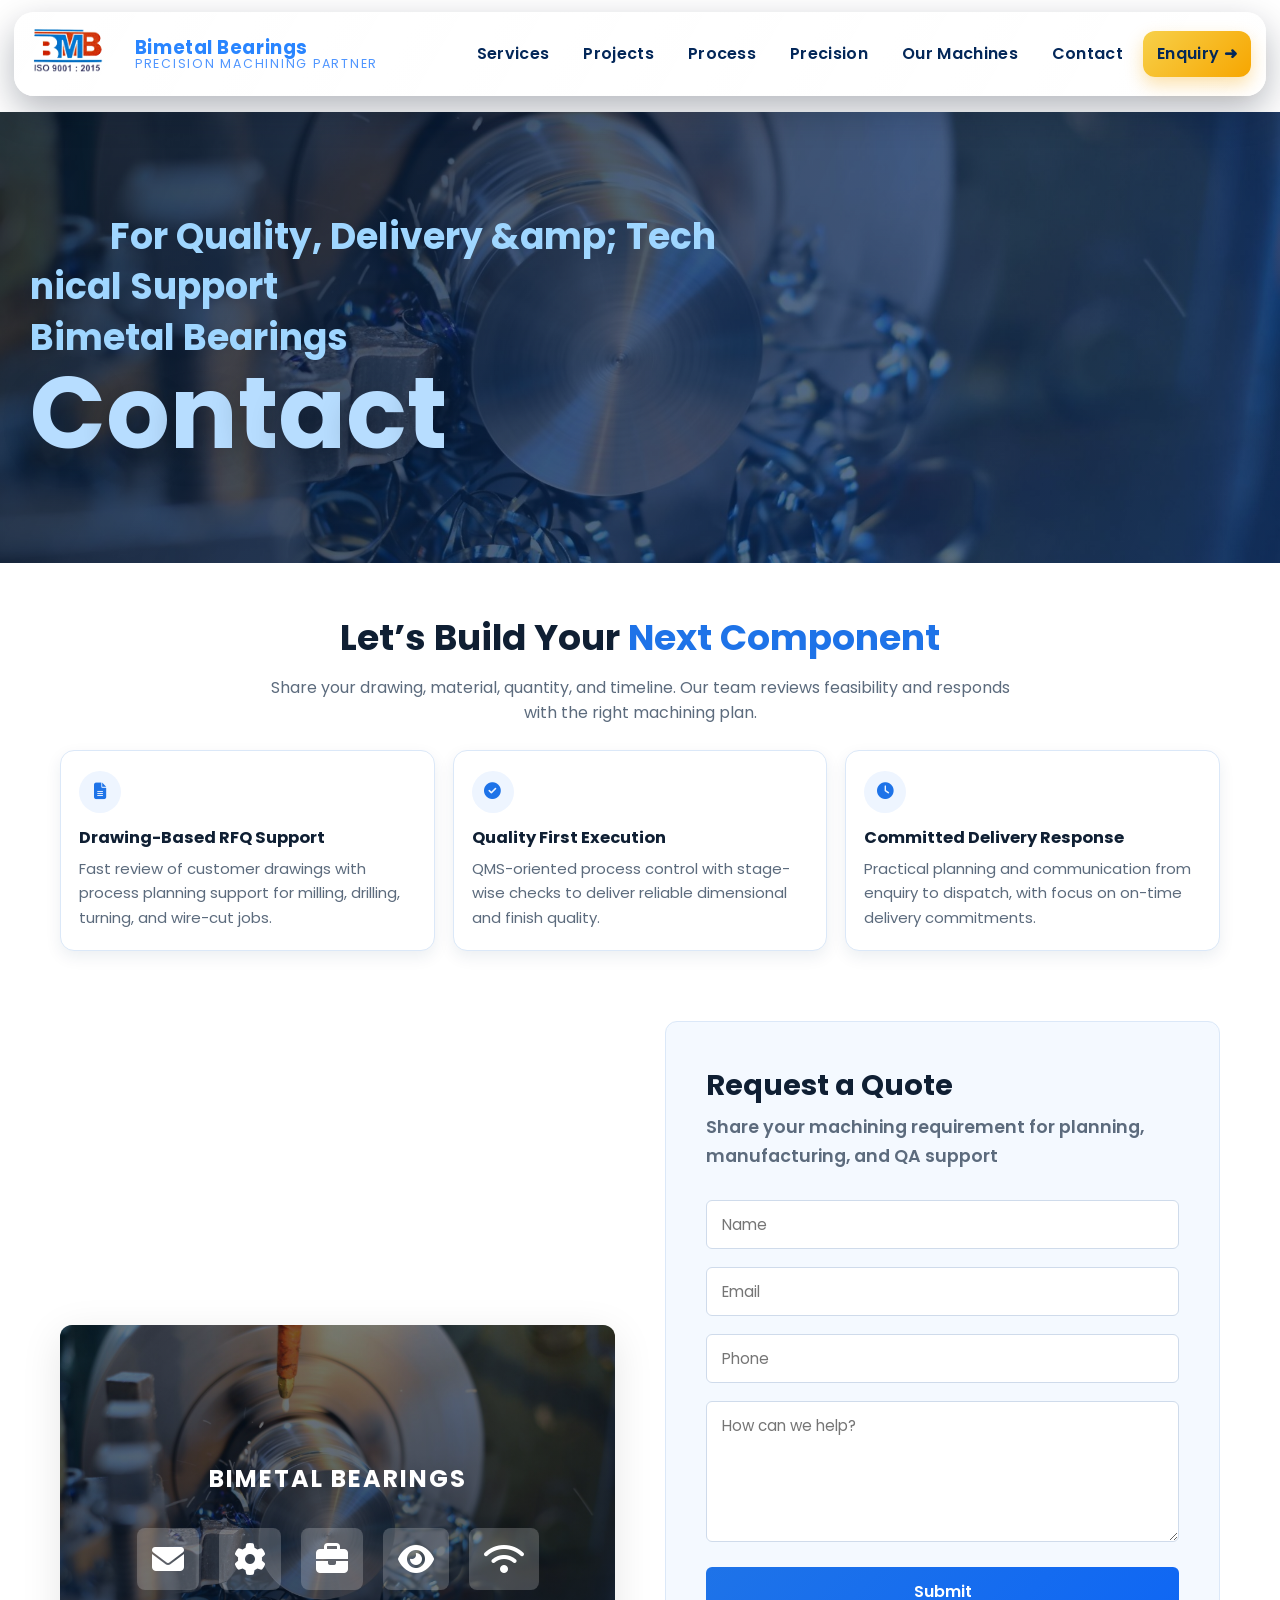
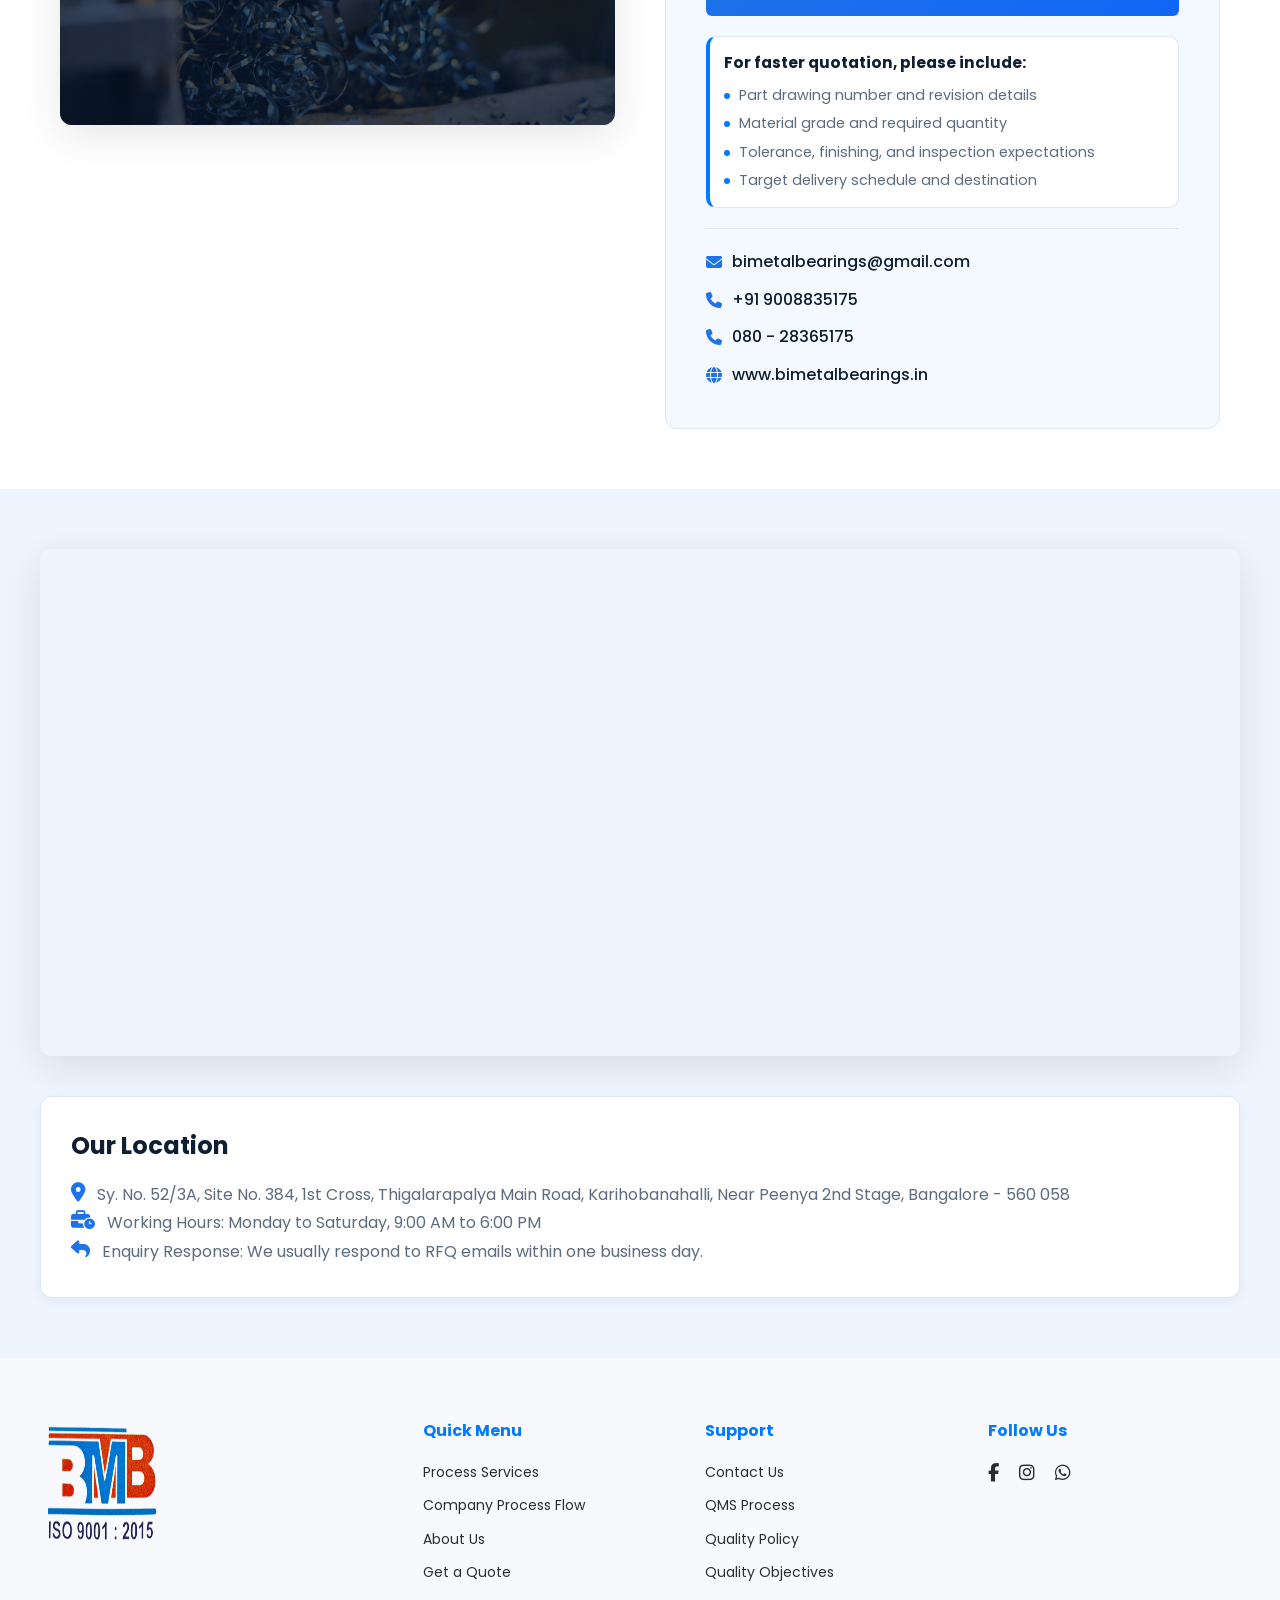
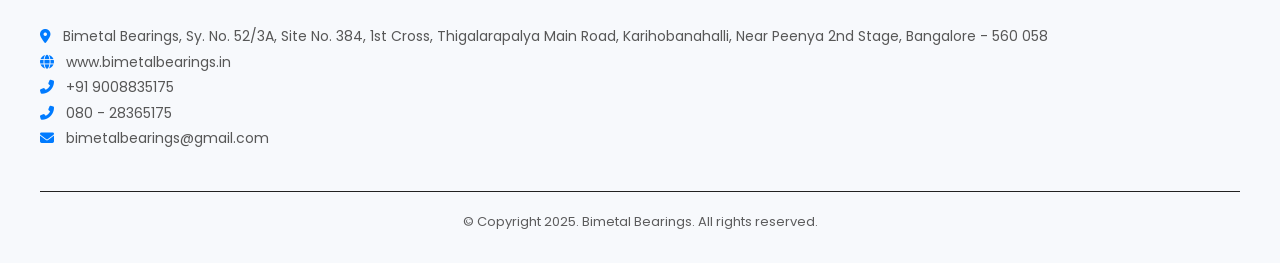
==== commit 90c174c7: "modify prcision img" ====
--- a/contact.html
+++ b/contact.html
@@ -25,6 +25,17 @@
     <link rel="stylesheet" href="style.css" />
   </head>
   <style>
+    :root {
+      --blue-500: #0f67f4;
+      --blue-600: #007bff;
+      --blue-700: #1e73e8;
+      --ink: #0f1f33;
+      --muted: #5c6b7d;
+      --surface: #f4f9ff;
+      --surface-soft: #eef5ff;
+      --border: #dbe8f8;
+    }
+
     /* Reset */
     * {
       margin: 0;
@@ -34,8 +45,8 @@
     }
 
     body {
-      background: #fff;
-      color: #111;
+      background: #ffffff;
+      color: var(--ink);
       line-height: 1.6;
     }
 
@@ -59,9 +70,14 @@
     }
 
     .service-hero {
-      background-image: url(img/10506876.jpg);
+      background-image:
+        linear-gradient(
+          115deg,
+          rgba(7, 24, 44, 0.72),
+          rgba(14, 74, 168, 0.48)
+        ),
+        url("img/hero/Speed-CNC-machining-hero-2048x1367-1.jpg");
       background-size: cover;
-
       object-fit: contain;
       background-position: center;
       padding: 100px 30px;
@@ -85,7 +101,7 @@
 
     .service-hero-content h2 span {
       font-weight: 700;
-      color: #ffdd00;
+      color: #9fd6ff;
     }
 
     .bg-text {
@@ -95,7 +111,8 @@
       line-height: 1;
       bottom: 30px;
       left: 30px;
-      color: #0f67f4;
+      color: #b7ddff;
+      text-shadow: 0 10px 30px rgba(0, 0, 0, 0.25);
     }
     @media (max-width: 446px) {
       .service-hero-content h2 {
@@ -237,13 +254,13 @@
     }
 
     .stat.green {
-      background: #f0fdf4;
+      background: #eef5ff;
       color: #111;
-      border: 1px solid #cce8d8;
+      border: 1px solid #dbe8f8;
     }
 
     .stat.lightgreen {
-      background: #d9f99d;
+      background: #dcecff;
       color: #111;
     }
 
@@ -264,7 +281,7 @@
     }
 
     .machine-sec h2 span {
-      color: #e60012; /* Red Plus */
+      color: #007bff;
       margin-left: 10px;
     }
 
@@ -363,7 +380,7 @@
     }
 
     .work-header h2 span {
-      color: #3fa9f5;
+      color: #1e73e8;
     }
 
     .work-header p {
@@ -427,7 +444,7 @@
 
     /* CTA button */
     .cta-btn {
-      background: #0095ff;
+      background: #1e73e8;
       border: none;
       padding: 12px 20px;
       color: #fff;
@@ -438,7 +455,7 @@
     }
 
     .cta-btn:hover {
-      background: #2a7fb6;
+      background: #0f67f4;
     }
 
     /* Special card sizing */
@@ -478,6 +495,72 @@
       font-family: "poppins", sans-serif;
     }
 
+    .contact-highlights {
+      max-width: 1200px;
+      margin: 0 auto;
+      padding: 46px 20px 10px;
+    }
+
+    .contact-headline {
+      text-align: center;
+      margin-bottom: 24px;
+    }
+
+    .contact-headline h2 {
+      font-size: clamp(1.6rem, 2.8vw, 2.4rem);
+      color: var(--ink);
+      margin-bottom: 8px;
+    }
+
+    .contact-headline h2 span {
+      color: var(--blue-700);
+    }
+
+    .contact-headline p {
+      color: var(--muted);
+      max-width: 760px;
+      margin: 0 auto;
+    }
+
+    .highlights-grid {
+      display: grid;
+      grid-template-columns: repeat(3, minmax(0, 1fr));
+      gap: 18px;
+    }
+
+    .highlight-card {
+      background: #ffffff;
+      border: 1px solid var(--border);
+      border-radius: 14px;
+      padding: 20px 18px;
+      box-shadow: 0 6px 16px rgba(18, 52, 94, 0.08);
+    }
+
+    .highlight-icon {
+      width: 42px;
+      height: 42px;
+      border-radius: 50%;
+      display: flex;
+      align-items: center;
+      justify-content: center;
+      background: var(--surface-soft);
+      color: var(--blue-700);
+      margin-bottom: 12px;
+      font-size: 1.05rem;
+    }
+
+    .highlight-card h3 {
+      font-size: 1.02rem;
+      color: var(--ink);
+      margin-bottom: 6px;
+    }
+
+    .highlight-card p {
+      font-size: 0.93rem;
+      color: var(--muted);
+      line-height: 1.65;
+    }
+
     .enquiry-container {
       display: grid;
       grid-template-columns: 1fr 1fr;
@@ -510,7 +593,11 @@
       left: 0;
       right: 0;
       bottom: 0;
-      background: rgba(0, 0, 0, 0.5);
+      background: linear-gradient(
+        180deg,
+        rgba(7, 23, 45, 0.35),
+        rgba(7, 23, 45, 0.72)
+      );
       display: flex;
       flex-direction: column;
       align-items: center;
@@ -540,26 +627,27 @@
     }
 
     .contact-icons i:hover {
-      background: rgba(255, 217, 0, 0.3);
+      background: rgba(30, 115, 232, 0.38);
       transform: scale(1.1);
     }
 
     .enquiry-right {
       padding: 40px;
-      background: #f9f9f9;
+      background: var(--surface);
       border-radius: 12px;
+      border: 1px solid var(--border);
     }
 
     .enquiry-right h2 {
       font-size: 1.8rem;
       font-weight: 700;
-      color: #111;
+      color: var(--ink);
       margin-bottom: 5px;
     }
 
     .enquiry-subtitle {
       font-size: 1.1rem;
-      color: #555;
+      color: var(--muted);
       margin-bottom: 30px;
       font-weight: 600;
     }
@@ -576,18 +664,19 @@
     .form-group textarea {
       width: 100%;
       padding: 12px 15px;
-      border: 1px solid #ddd;
+      border: 1px solid #cfdbeb;
       border-radius: 6px;
       font-family: "poppins", sans-serif;
       font-size: 0.95rem;
       transition: all 0.3s;
+      background: #ffffff;
     }
 
     .form-group input:focus,
     .form-group textarea:focus {
       outline: none;
-      border-color: #007bff;
-      box-shadow: 0 0 5px rgba(0, 123, 255, 0.3);
+      border-color: var(--blue-600);
+      box-shadow: 0 0 0 3px rgba(0, 123, 255, 0.16);
     }
 
     .form-group textarea {
@@ -598,7 +687,7 @@
     .submit-btn {
       width: 100%;
       padding: 12px 20px;
-      background: #ff8c00;
+      background: linear-gradient(135deg, var(--blue-700), var(--blue-500));
       color: #fff;
       border: none;
       border-radius: 6px;
@@ -610,9 +699,50 @@
     }
 
     .submit-btn:hover {
-      background: #e67e00;
+      background: linear-gradient(135deg, var(--blue-500), #0d56cb);
       transform: translateY(-2px);
-      box-shadow: 0 5px 15px rgba(255, 140, 0, 0.3);
+      box-shadow: 0 6px 18px rgba(30, 115, 232, 0.35);
+    }
+
+    .requirements-box {
+      margin-top: 18px;
+      border: 1px solid var(--border);
+      border-left: 4px solid var(--blue-600);
+      border-radius: 10px;
+      background: #ffffff;
+      padding: 14px 14px 10px;
+    }
+
+    .requirements-box h4 {
+      font-size: 0.96rem;
+      margin-bottom: 8px;
+      color: var(--ink);
+    }
+
+    .requirements-list {
+      list-style: none;
+      margin: 0;
+      padding: 0;
+    }
+
+    .requirements-list li {
+      position: relative;
+      padding-left: 15px;
+      margin-bottom: 6px;
+      color: var(--muted);
+      font-size: 0.9rem;
+      line-height: 1.55;
+    }
+
+    .requirements-list li::before {
+      content: "";
+      width: 6px;
+      height: 6px;
+      border-radius: 50%;
+      background: var(--blue-600);
+      position: absolute;
+      left: 0;
+      top: 9px;
     }
 
     .contact-info {
@@ -621,11 +751,11 @@
       gap: 12px;
       margin-top: 20px;
       padding-top: 20px;
-      border-top: 1px solid #ddd;
+      border-top: 1px solid var(--border);
     }
 
     .info-link {
-      color: #333;
+      color: var(--ink);
       text-decoration: none;
       font-weight: 500;
       display: flex;
@@ -635,18 +765,18 @@
     }
 
     .info-link i {
-      color: #ff8c00;
+      color: var(--blue-700);
     }
 
     .info-link:hover {
-      color: #ff8c00;
+      color: var(--blue-600);
       transform: translateX(5px);
     }
 
     /* Map Section */
     .map-section {
       padding: 60px 20px;
-      background: #f5f5f5;
+      background: var(--surface-soft);
     }
 
     .map-container {
@@ -671,17 +801,18 @@
       padding: 30px;
       border-radius: 12px;
       box-shadow: 0 4px 12px rgba(0, 0, 0, 0.05);
+      border: 1px solid var(--border);
     }
 
     .address-box h3 {
       font-size: 1.5rem;
       font-weight: 700;
-      color: #111;
+      color: var(--ink);
       margin-bottom: 15px;
     }
 
     .address-box p {
-      color: #555;
+      color: var(--muted);
       font-size: 1rem;
       line-height: 1.8;
       display: flex;
@@ -690,13 +821,21 @@
     }
 
     .address-box i {
-      color: #ff8c00;
+      color: var(--blue-700);
       font-size: 1.2rem;
       margin-top: 2px;
     }
 
     /* Responsive */
     @media (max-width: 768px) {
+      .contact-highlights {
+        padding: 34px 14px 8px;
+      }
+
+      .highlights-grid {
+        grid-template-columns: 1fr;
+      }
+
       .enquiry-container {
         grid-template-columns: 1fr;
         gap: 30px;
@@ -726,18 +865,24 @@
   <body>
     <header class="navbar">
       <div class="logo">
-        <img src="img/logo.png" alt="" />
+        <img src="img/logo.png" alt="Bimetal Bearings logo" />
+        <div class="brand-copy">
+          <span class="brand-name">Bimetal Bearings</span>
+          <span class="brand-sub">Precision Machining Partner</span>
+        </div>
       </div>
       <button class="menu-toggle" aria-label="Toggle menu">
         <i class="fas fa-bars"></i>
       </button>
       <nav class="nav-links">
-        <a href="index.html">Home</a>
+        <a href="index.html#service">Services</a>
+        <a href="index.html#project">Projects</a>
+        <a href="index.html#process">Process</a>
         <a href="precision.html">Precision</a>
         <a href="machine.html">Our Machines</a>
         <a href="contact.html">Contact</a>
         <a
-          href="https://wa.me/8123638613?text=Hi%20Bimetal%20Bearings!%20I%20am%20interested%20in%20your%20VMC%20solutions. Can%20you%20provide%20more%20details?"
+          href="https://wa.me/919008835175?text=Hi%20Bimetal%20Bearings!%20I%20am%20interested%20in%20your%20manufacturing%20solutions.%20Please%20share%20more%20details."
           class="btn-yellow"
           >Enquiry ➜</a
         >
@@ -746,8 +891,48 @@
 
     <section class="service-hero" id="services">
       <div class="service-hero-content">
-        <h2>For Quality, Delivery & Support <br /><span>Bimetal Bearings</span></h2>
+        <h2>
+          For Quality, Delivery & Technical Support <br /><span
+            >Bimetal Bearings</span
+          >
+        </h2>
         <h1 class="bg-text">Contact</h1>
+      </div>
+    </section>
+
+    <section class="contact-highlights">
+      <div class="contact-headline">
+        <h2>Let’s Build Your <span>Next Component</span></h2>
+        <p>
+          Share your drawing, material, quantity, and timeline. Our team
+          reviews feasibility and responds with the right machining plan.
+        </p>
+      </div>
+      <div class="highlights-grid">
+        <article class="highlight-card">
+          <div class="highlight-icon"><i class="fas fa-file-alt"></i></div>
+          <h3>Drawing-Based RFQ Support</h3>
+          <p>
+            Fast review of customer drawings with process planning support for
+            milling, drilling, turning, and wire-cut jobs.
+          </p>
+        </article>
+        <article class="highlight-card">
+          <div class="highlight-icon"><i class="fas fa-circle-check"></i></div>
+          <h3>Quality First Execution</h3>
+          <p>
+            QMS-oriented process control with stage-wise checks to deliver
+            reliable dimensional and finish quality.
+          </p>
+        </article>
+        <article class="highlight-card">
+          <div class="highlight-icon"><i class="fas fa-clock"></i></div>
+          <h3>Committed Delivery Response</h3>
+          <p>
+            Practical planning and communication from enquiry to dispatch, with
+            focus on on-time delivery commitments.
+          </p>
+        </article>
       </div>
     </section>
 
@@ -757,9 +942,12 @@
         <!-- Left Side - Contact Image & Info -->
         <div class="enquiry-left">
           <div class="contact-image">
-            <img src="img/logo.png" alt="Contact Us" />
+            <img
+              src="img/hero/Speed-CNC-machining-hero-2048x1367-1.jpg"
+              alt="CNC machining facility"
+            />
             <div class="contact-overlay">
-              <h3>CONTACT US</h3>
+              <h3>BIMETAL BEARINGS</h3>
               <div class="contact-icons">
                 <i class="fas fa-envelope"></i>
                 <i class="fas fa-cog"></i>
@@ -773,9 +961,10 @@
 
         <!-- Right Side - Form -->
         <div class="enquiry-right">
-          <h2>Contact Us</h2>
+          <h2>Request a Quote</h2>
           <p class="enquiry-subtitle">
-            Share your machining requirement for planning, manufacturing, and QA support
+            Share your machining requirement for planning, manufacturing, and
+            QA support
           </p>
 
           <form class="enquiry-form" id="enquiryForm">
@@ -802,6 +991,16 @@
 
             <button type="submit" class="submit-btn">Submit</button>
           </form>
+
+          <div class="requirements-box">
+            <h4>For faster quotation, please include:</h4>
+            <ul class="requirements-list">
+              <li>Part drawing number and revision details</li>
+              <li>Material grade and required quantity</li>
+              <li>Tolerance, finishing, and inspection expectations</li>
+              <li>Target delivery schedule and destination</li>
+            </ul>
+          </div>
 
           <div class="contact-info">
             <a href="mailto:bimetalbearings@gmail.com" class="info-link">
@@ -846,6 +1045,15 @@
             Sy. No. 52/3A, Site No. 384, 1st Cross, Thigalarapalya Main Road,
             Karihobanahalli, Near Peenya 2nd Stage, Bangalore - 560 058
           </p>
+          <p>
+            <i class="fas fa-business-time"></i>
+            Working Hours: Monday to Saturday, 9:00 AM to 6:00 PM
+          </p>
+          <p>
+            <i class="fas fa-reply"></i>
+            Enquiry Response: We usually respond to RFQ emails within one
+            business day.
+          </p>
         </div>
       </div>
     </section>
@@ -894,7 +1102,7 @@
               <i class="fab fa-instagram"></i>
             </a>
             <a
-              href="https://wa.me/9353990066?text=Hello%20Bimetal%20Bearings%2C%20I%20am%20interested%20in%20your%20VMC%20solutions."
+              href="https://wa.me/919008835175?text=Hi%20Bimetal%20Bearings!%20I%20am%20interested%20in%20your%20manufacturing%20solutions.%20Please%20share%20more%20details."
               target="_blank"
               rel="noopener"
               title="WhatsApp"
